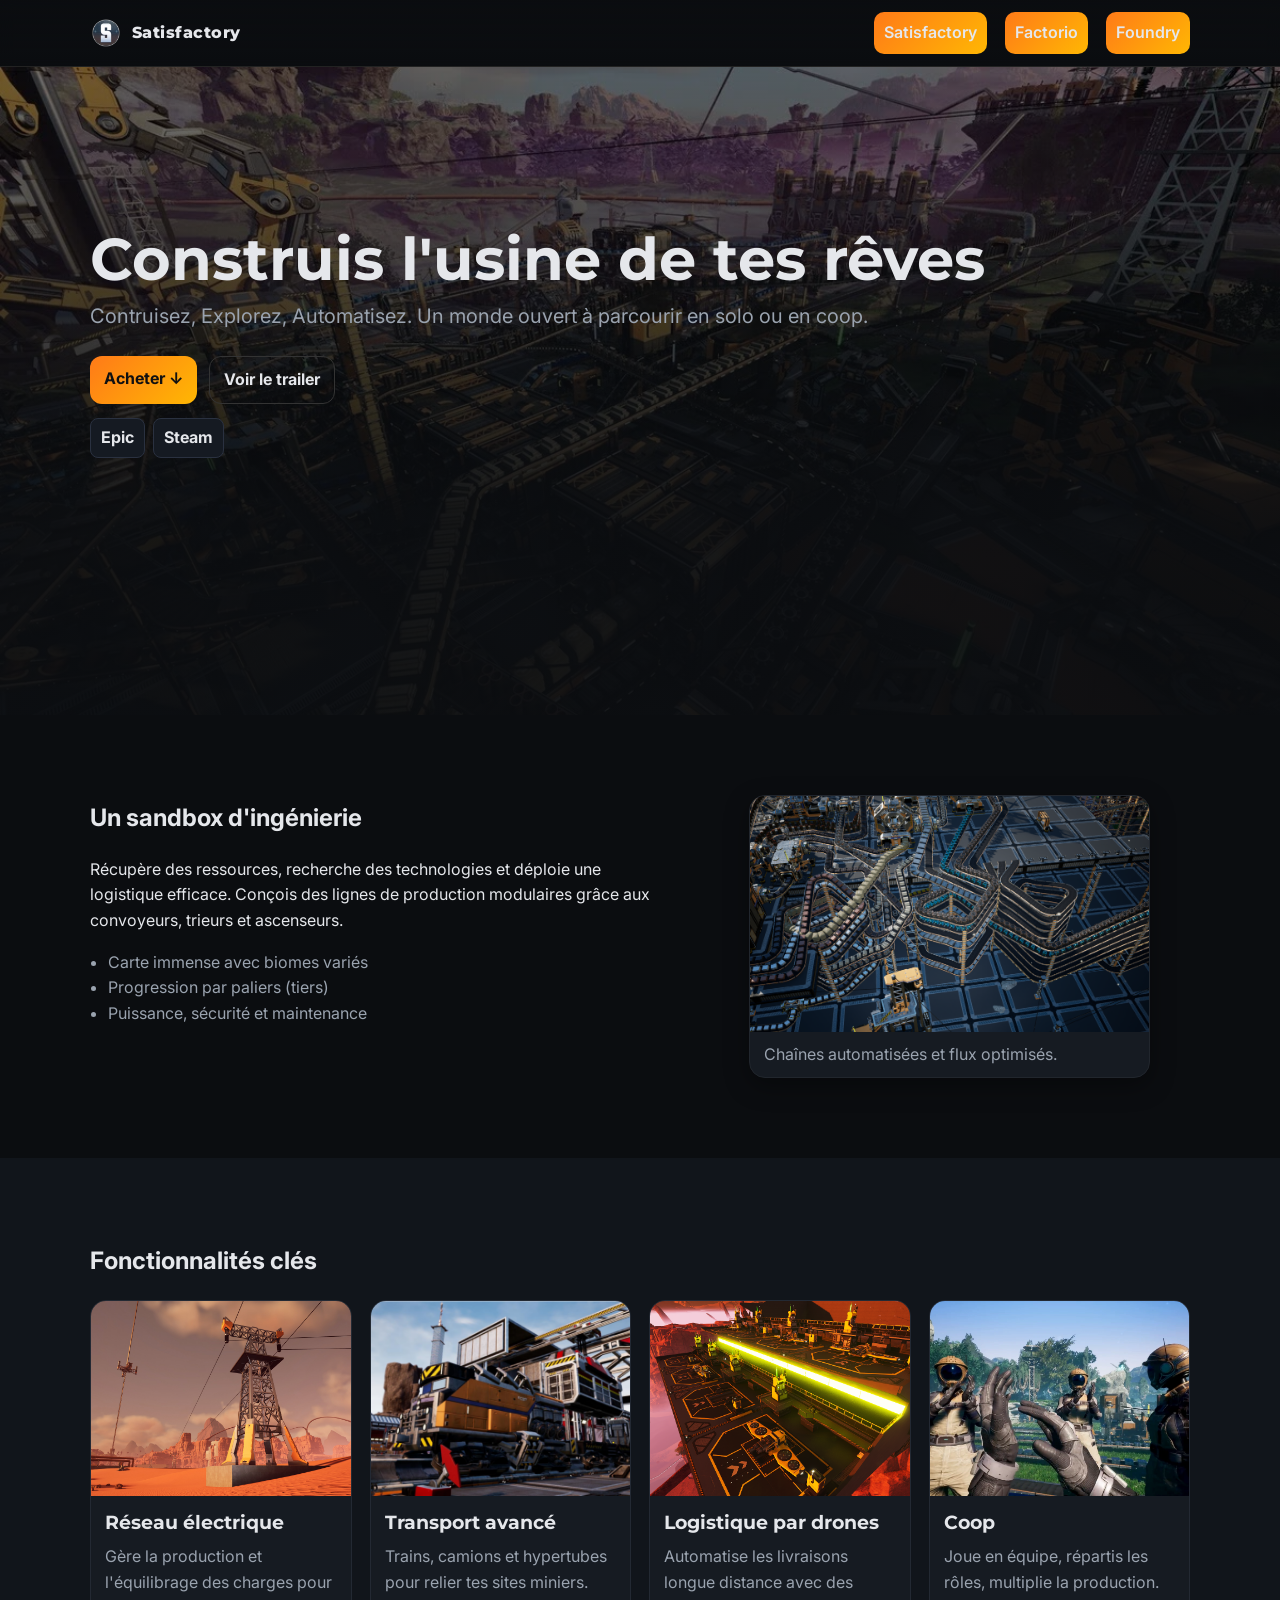
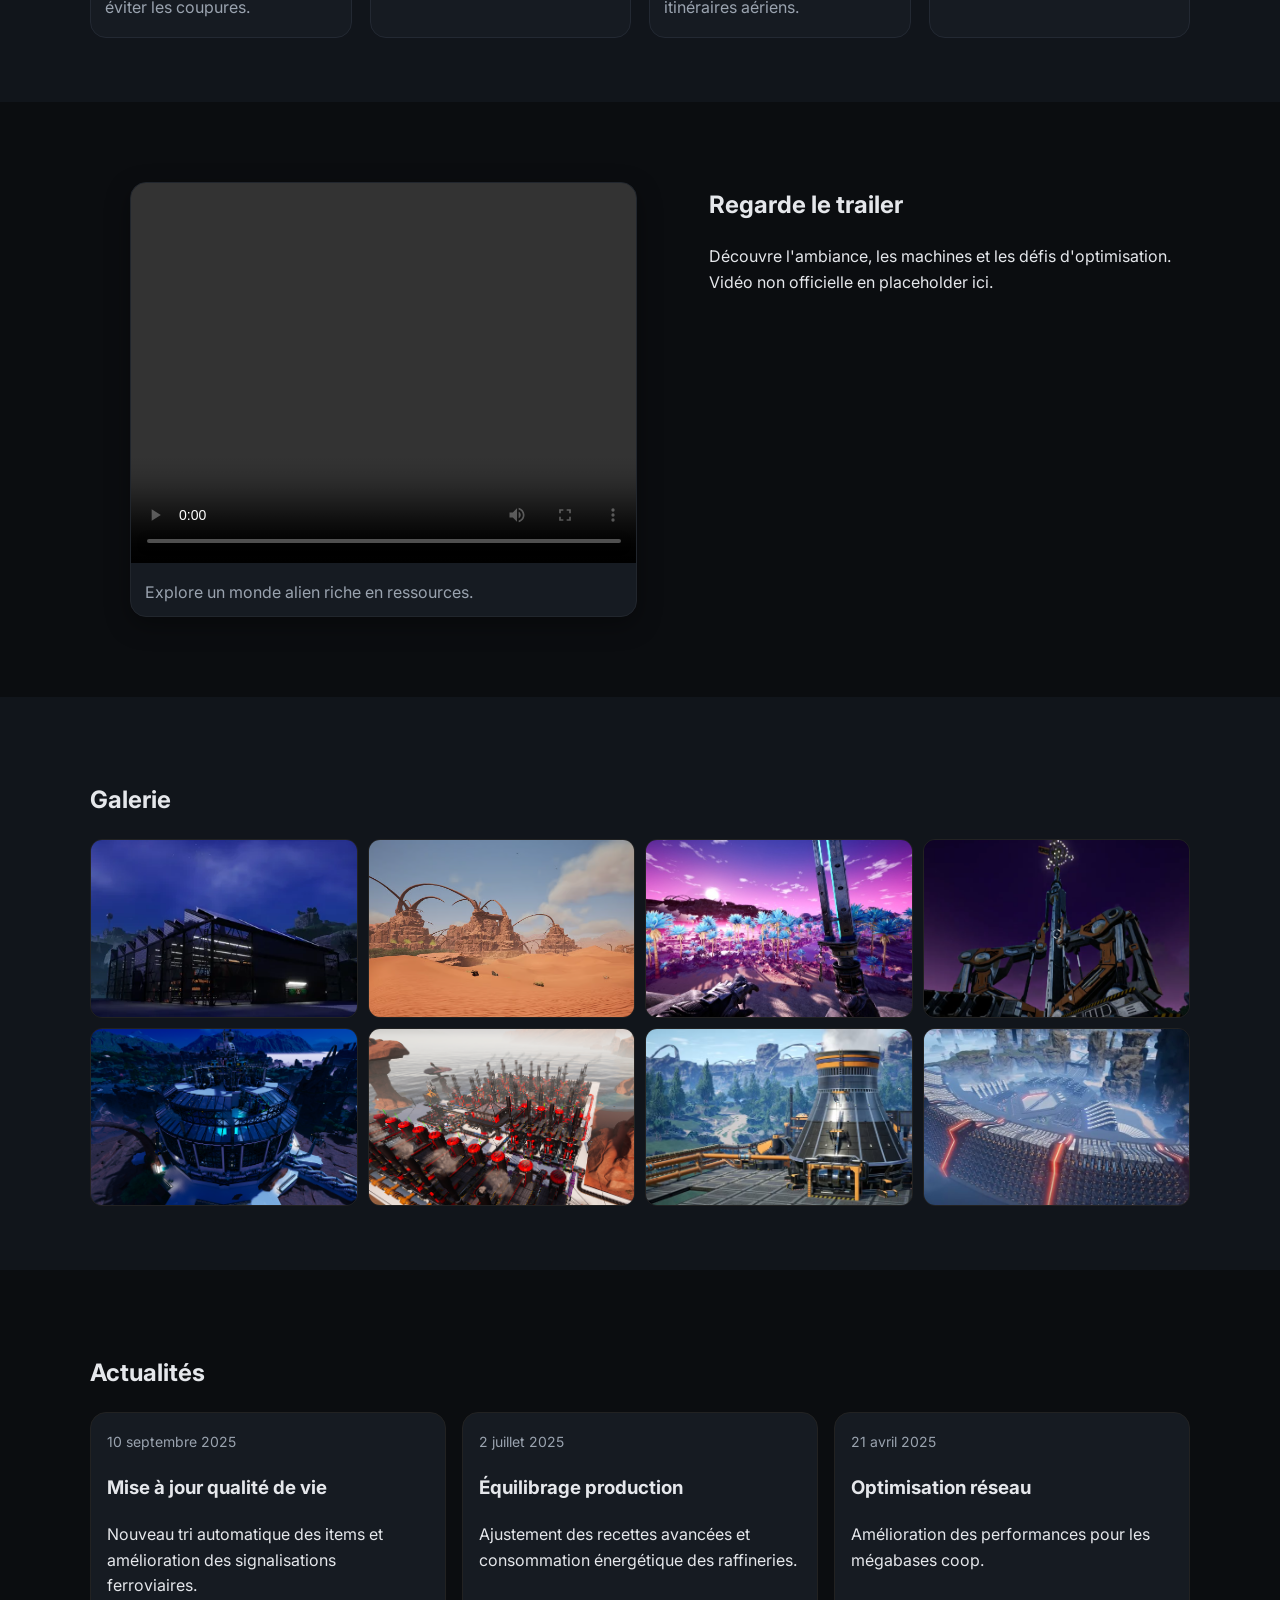
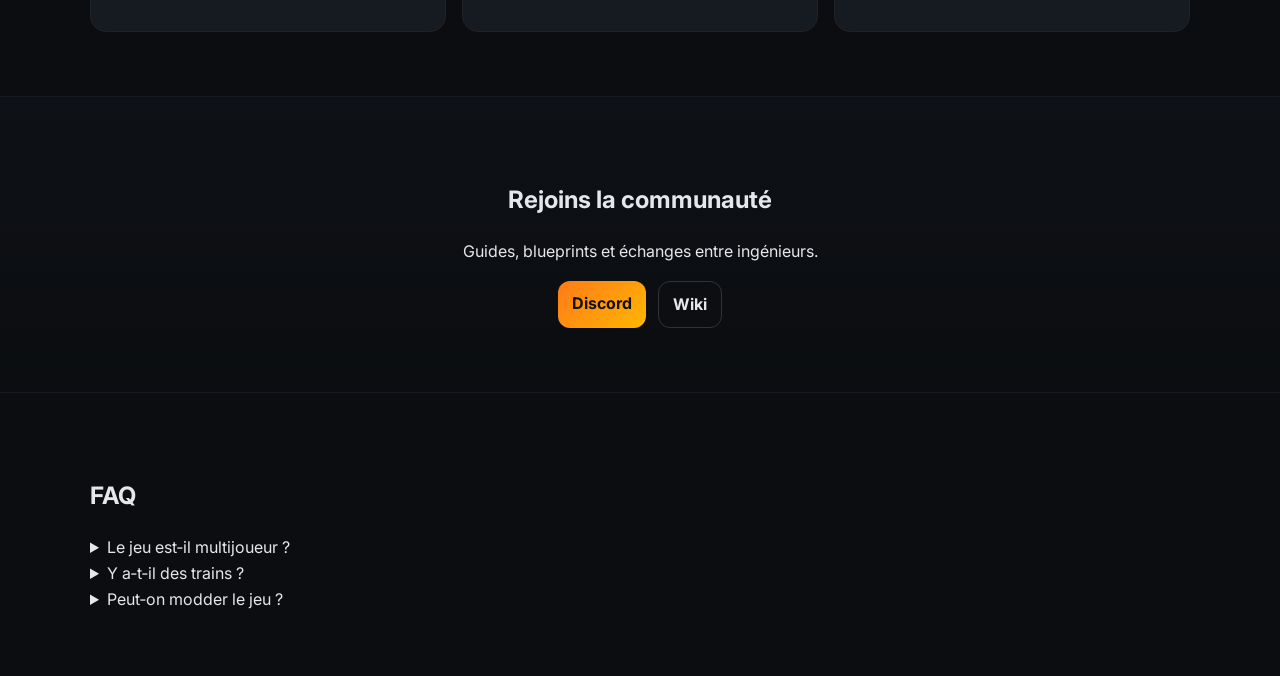
==== index.html @ 2ee15a06 "Third-Push-transfer-acceuil-SF" ====
<!-- index.html -->
<!doctype html>
<html lang="fr">

<head>
  <meta charset="utf-8" />
  <meta name="viewport" content="width=device-width, initial-scale=1" />
  <title>Satisfactory — Fansite étudiant</title>
  <meta name="description" content="Fansite non officiel de Satisfactory pour un projet scolaire." />
  <link rel="preconnect" href="https://fonts.googleapis.com">
  <link rel="preconnect" href="https://fonts.gstatic.com" crossorigin>
  <link
    href="https://fonts.googleapis.com/css2?family=Montserrat:wght@400;600;800&family=Inter:wght@400;600&display=swap"
    rel="stylesheet">
  <link rel="stylesheet" href="styles.css" />
  <link rel="icon" href="./assets/logo.png" />
</head>

<body>
  <header class="site-header">
    <div class="wrap">
      <a class="logo" href="./assets/logo.png" aria-label="Accueil Satisfactory Fansite">
        <img src="./assets/logo.png" alt="Logo" />
        <span>Satisfactory</span>
      </a>


      <nav class="main-nav" aria-label="Navigation principale">
        <a href="#Satisfactory" class="btn--primary">Satisfactory</a>
        <a href="#Factorio" class="btn--primary">Factorio</a>
        <a href="#Foundry" class="btn--primary">Foundry</a>
      </nav>
    </div>
  </header>


  <main id="contenu">
    <!-- HERO -->
    <section class="hero" role="banner">
      <picture>
        <img src="./assets/Pixel-Sundays-Satisfactory-3.webp" alt="Paysage industriel science‑fiction" />
      </picture>
      <div class="hero__content wrap">
        <h1>Construis l'usine de tes rêves</h1>
        <p>Contruisez, Explorez, Automatisez. Un monde ouvert à parcourir en solo ou en coop.</p>
        <div class="hero__ctas">
          <a class="btn btn--primary" href="#acheter">Acheter ↓</a>
          <a class="btn btn--ghost" href="#trailer">Voir le trailer</a>
        </div>
        <ul class="storebadges" aria-label="Boutiques">
          <li><a href="https://store.epicgames.com/fr/p/satisfactory" aria-label="Epic Games">Epic</a></li>
          <li><a href="https://store.steampowered.com/app/526870/Satisfactory/" aria-label="Steam">Steam</a></li>
        </ul>
      </div>
      <div class="hero__fade"></div>
    </section>


    <!-- LE JEU -->
    <section id="jeu" class="section wrap grid-2">
      <div>
        <h2>Un sandbox d'ingénierie</h2>
        <p>Récupère des ressources, recherche des technologies et déploie une logistique efficace. Conçois des lignes de
          production modulaires grâce aux convoyeurs, trieurs et ascenseurs.</p>
        <ul class="bullets">
          <li>Carte immense avec biomes variés</li>
          <li>Progression par paliers (tiers)</li>
          <li>Puissance, sécurité et maintenance</li>
        </ul>
      </div>
      <figure class="media-card">
        <img src="./assets/conveyor.png" alt="Convoyeurs et machines" />
        <figcaption>Chaînes automatisées et flux optimisés.</figcaption>
      </figure>
    </section>


    <!-- FEATURES -->
    <section id="features" class="section section--alt">
      <div class="wrap">
        <h2>Fonctionnalités clés</h2>
        <div class="features">
          <article class="feature">
            <img src="./assets/power tower.jpg" alt="Réseau électrique" />
            <h3>Réseau électrique</h3>
            <p>Gère la production et l'équilibrage des charges pour éviter les coupures.</p>
          </article>
          <article class="feature">
            <img src="./assets/trains.png" alt="Trains" />
            <h3>Transport avancé</h3>
            <p>Trains, camions et hypertubes pour relier tes sites miniers.</p>
          </article>
          <article class="feature">
            <img src="./assets/drone port.png" alt="Drones" />
            <h3>Logistique par drones</h3>
            <p>Automatise les livraisons longue distance avec des itinéraires aériens.</p>
          </article>
          <article class="feature">
            <img src="./assets/coop.webp" alt="Coop" />
            <h3>Coop</h3>
            <p>Joue en équipe, répartis les rôles, multiplie la production.</p>
          </article>
        </div>
      </div>
    </section>


    <!-- TRAILER / MEDIA -->
    <section id="trailer" class="section wrap grid-2">
      <figure class="media-card">
        <video width="506" height="380" controls>
          <source src="./assets/trailer.mp4" type="video/mp4">
          Your browser does not support the video tag.
        </video>
        <figcaption>Explore un monde alien riche en ressources.</figcaption>
      </figure>
      <div>
        <h2>Regarde le trailer</h2>
        <p>Découvre l'ambiance, les machines et les défis d'optimisation. Vidéo non officielle en placeholder ici.</p>
      </div>
    </section>


    <!-- MEDIAS -->
    <section id="medias" class="section section--alt">
      <div class="wrap">
        <h2>Galerie</h2>
        <div class="gallery">
          <img src="./assets/night base.png" alt="Usine de nuit" />
          <img src="./assets/desert.avif" alt="Biome désert" />
          <img src="./assets/Rocky-Desert-Biome-1.jpg" alt="Cascade alien" />
          <img src="./assets/space elevator.webp" alt="Ascenseur spatial" />
          <img src="./assets/factory2.png" alt="Assemblage" />
          <img src="./assets/raffinerie.png" alt="Raffinerie" />
          <img src="./assets/nuclearg-cropped.avif" alt="Raffinerie" />
          <img src="./assets/power plant.jpg" alt="Raffinerie" />
        </div>
      </div>
    </section>


    <!-- ACTUS -->
    <section id="actu" class="section wrap">
      <h2>Actualités</h2>
      <div class="news">
        <article class="news-item">
          <time datetime="2025-09-10">10 septembre 2025</time>
          <h3>Mise à jour qualité de vie</h3>
          <p>Nouveau tri automatique des items et amélioration des signalisations ferroviaires.</p>
        </article>
        <article class="news-item">
          <time datetime="2025-07-02">2 juillet 2025</time>
          <h3>Équilibrage production</h3>
          <p>Ajustement des recettes avancées et consommation énergétique des raffineries.</p>
        </article>
        <article class="news-item">
          <time datetime="2025-04-21">21 avril 2025</time>
          <h3>Optimisation réseau</h3>
          <p>Amélioration des performances pour les mégabases coop.</p>
        </article>
      </div>
    </section>


    <!-- COMMUNAUTÉ / CTA -->
    <section id="communaute" class="section section--cta">
      <div class="wrap cta">
        <h2>Rejoins la communauté</h2>
        <p>Guides, blueprints et échanges entre ingénieurs.</p>
        <div class="cta__actions">
          <a class="btn btn--primary" href="https://discord.gg/satisfactory">Discord</a>
          <a class="btn btn--ghost" href="https://satisfactory.wiki.gg">Wiki</a>
        </div>
      </div>
    </section>


    <!-- FAQ -->
    <section id="faq" class="section wrap">
      <h2>FAQ</h2>
      <details>
        <summary>Le jeu est‑il multijoueur ?</summary>
        <p>Oui. Coop jusqu'à plusieurs joueurs sur le même monde.</p>
      </details>
      <details>
        <summary>Y a‑t‑il des trains ?</summary>
        <p>Oui. Réseau ferroviaire complet avec signaux et gares.</p>
      </details>
      <details>
        <summary>Peut‑on modder le jeu ?</summary>
        <p>Oui. La communauté fournit de nombreux mods et outils.</p>
      </details>
    </section>


</html>
---- styles.css ----
/* ---------- styles.css ---------- */



:root {
    --bg: #0b0d10;
    --bg-alt: #11151b;
    --card: #161b22;
    --text: #e5e7eb;
    --muted: #9aa3af;
    --primary: #ff7a18;
    --primary-2: #ffb703;
    --accent: #36c;
}

*, *::before, *::after {
    box-sizing: border-box;
}

html,
body {
    scroll-behavior: smooth;
    height: 100%
}

body {
    margin: 0;
    font-family: Inter, system-ui, -apple-system, Segoe UI, Roboto, Helvetica, Arial, "Apple Color Emoji", "Segoe UI Emoji";
    color: var(--text);
    background: var(--bg);
    line-height: 1.6;
}

img {
    max-width: 100%;
    display: block;
}

.wrap {
    width: min(1100px, 92%);
    margin-inline: auto;
}

.section {
    padding: 64px 0;
}

.section--alt {
    background: var(--bg-alt);
}

.grid-2 {
    display: grid;
    grid-template-columns: 1fr;
    gap: 32px;
}

@media (min-width: 450px) {
    .grid-2 {
        grid-template-columns: 1.1fr .9fr
    }
}


/* Header */
.site-header {
    position: sticky;
    top: 0;
    z-index: 10;
    background: linear-gradient(180deg, rgba(11, 13, 16, .95), rgba(11, 13, 16, .6));
    backdrop-filter: blur(8px);
    border-bottom: 1px solid #222;
}

.site-header .wrap {
    display: flex;
    align-items: center;
    justify-content: space-between;
    padding: 12px 0;
}

.logo {
    display: flex;
    align-items: center;
    gap: .6rem;
    text-decoration: none;
    color: var(--text);
    font-weight: 800;
    font-family: Montserrat, Inter, sans-serif;
    letter-spacing: .5px
}

.logo img {
    width: 32px;
    height: 32px;
    border-radius: 8px;
}


.main-nav {
    display: flex;
    gap: 18px;
    align-items: center;
}

.main-nav a {
    color: var(--text);
    text-decoration: none;
    font-weight: 600;
    padding: 8px 10px;
    border-radius: 10px;
}

.main-nav a:hover {
    background: #1f2430;
}

.btn {
    border: 1.5px solid #333;
    padding: 10px 14px;
    border-radius: 12px;
    font-weight: 700;
    text-decoration: none;
}

.btn--primary {
    background: linear-gradient(135deg, var(--primary), var(--primary-2));
    color: #111;
    border: none;
}

.btn--ghost {
    background: transparent;
    color: var(--text);
}


/* Mobile nav (no JS) */
.nav-toggle {
    display: none
}

.nav-toggle-label {
    display: none;
    cursor: pointer;
    font-size: 24px;
    padding: 6px 10px;
    border-radius: 8px;
}

@media (max-width: 450px) {
    .nav-toggle-label {
        display: block
    }

    .main-nav {
        position: fixed;
        inset: 56px 0 auto 0;
        background: var(--bg);
        border-bottom: 1px solid #222;
        padding: 12px 4%;
        transform: translateY(-120%);
        transition: transform .25s ease;
        flex-wrap: wrap;
        gap: 10px;
    }

    .nav-toggle:checked~.main-nav {
        transform: translateY(0)
    }
}


/* Hero */
.hero {
    position: relative;
    min-height: 72vh;
    display: grid;
}

.hero picture,
.hero img {
    position: absolute;
    inset: 0;
    width: 100%;
    height: 100%;
    object-fit: cover;
}

.hero__fade {
    position: absolute;
    inset: 0;
    background: linear-gradient(180deg, rgba(0, 0, 0, .55), rgba(11, 13, 16, .95) 70%);
}

.hero__content {
    position: relative;
    z-index: 2;
    padding-top: 18vh;
    padding-bottom: 6vh;
}

.hero h1 {
    font-family: Montserrat, Inter, sans-serif;
    font-size: clamp(28px, 4.6vw, 64px);
    line-height: 1.05;
    margin: 0 0 10px;
}

.hero p {
    font-size: clamp(16px, 2.4vw, 20px);
    color: var(--muted);
    margin: 0 0 24px;
}

.hero__ctas {
    display: flex;
    gap: 12px;
    margin-bottom: 14px
}

.storebadges {
    display: flex;
    gap: 8px;
    list-style: none;
    padding: 0;
    margin: 10px 0 0
}

.storebadges a {
    display: inline-block;
    padding: 6px 10px;
    background: #151a22;
    border: 1px solid #2a3140;
    border-radius: 8px;
    font-weight: 700;
    text-decoration: none;
    color: var(--text)
}


/* Elements communs */
.bullets {
    padding-left: 18px;
    color: var(--muted);
}

.media-card {
    background: var(--card);
    border: 1px solid #21262d;
    border-radius: 16px;
    overflow: hidden;
    box-shadow: 0 8px 24px rgba(0, 0, 0, .35);
}

.media-card figcaption {
    padding: 10px 14px;
    color: var(--muted)
}


/* Features */
.features {
    display: grid;
    grid-template-columns: repeat(auto-fit, minmax(220px, 1fr));
    gap: 18px;
    margin-top: 16px
}

.feature {
    background: var(--card);
    border: 1px solid #232933;
    border-radius: 16px;
    overflow: hidden
}

.feature img {
    aspect-ratio: 4/3;
    width: 100%;
    object-fit: cover
}

.feature h3 {
    margin: 12px 14px 0;
    font-family: Montserrat, Inter, sans-serif
}

.feature p {
    margin: 6px 14px 16px;
    color: var(--muted)
}


/* Galerie */
.gallery {
    display: grid;
    grid-template-columns: repeat(auto-fit, minmax(220px, 1fr));
    gap: 10px;
}

.gallery img {
    border-radius: 12px;
    border: 1px solid #222;
    aspect-ratio: 3/2;
    object-fit: cover
}

/* News */
.news {
    display: grid;
    grid-template-columns: repeat(auto-fit, minmax(260px, 1fr));
    gap: 16px;
}

.news-item {
    background: var(--card);
    border: 1px solid #222;
    border-radius: 16px;
    padding: 16px
}

.news-item time {
    color: var(--muted);
    font-size: 14px
}


/* CTA */
.section--cta {
    background: linear-gradient(180deg, #0e1116 0%, #0b0d10 100%), url('https://source.unsplash.com/1200x600/?factory,macro') center/cover no-repeat;
    border-block: 1px solid #161a20;
}

.cta {
    text-align: center
}

.cta__actions {
    display: flex;
    gap: 12px;
    justify-content: center;
    margin-top: 12px
}


/* Signup */
.signup {
    display: grid;
    gap: 10px
}

.signup__row {
    display: flex;
    gap: 8px;
}

.signup input {
    flex: 1;
    padding: 12px 14px;
    border-radius: 12px;
    border: 1px solid #333;
    background: #0f1319;
    color: var(--text)
}

.signup button {
    white-space: nowrap
}

.legal {
    color: var(--muted);
    font-size: 14px
}


/* Footer */
.site-footer {
    border-top: 1px solid #1b2028;
    background: #0a0c0f;
    padding: 22px 0;
}

.site-footer .wrap {
    display: flex;
    align-items: center;
    justify-content: space-between;
    gap: 16px;
    flex-wrap: wrap
}

.site-footer a {
    color: var(--muted);
    text-decoration: none
}


/* Accessibilité */
.sr-only {
    position: absolute;
    width: 1px;
    height: 1px;
    padding: 0;
    margin: -1px;
    overflow: hidden;
    clip: rect(0, 0, 0, 0);
    white-space: nowrap;
    border: 0
}

.skip {
    position: absolute;
    left: -9999px;
    top: auto;
    width: 1px;
    height: 1px;
    overflow: hidden
}

.skip:focus {
    left: 8px;
    top: 8px;
    width: auto;
    height: auto;
    background: #fff;
    color: #000;
    padding: 8px 10px;
    border-radius: 8px
}
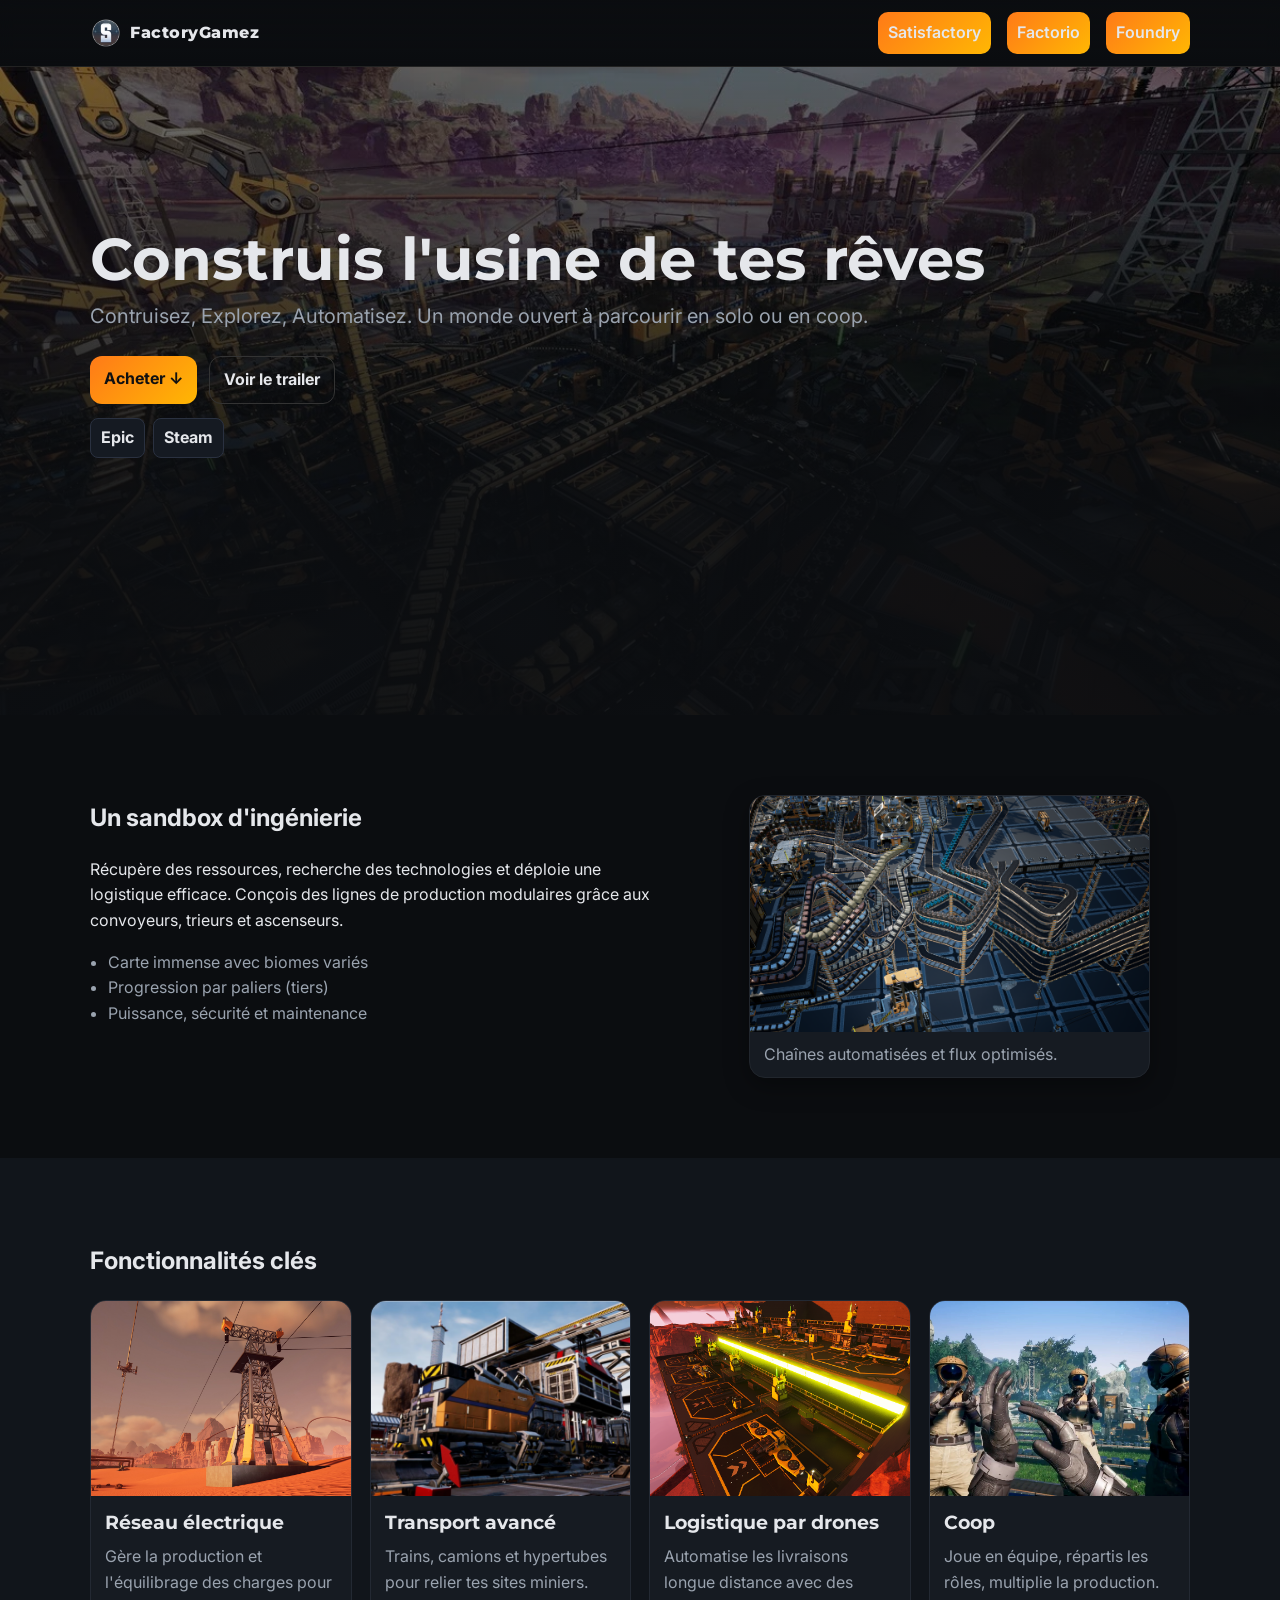
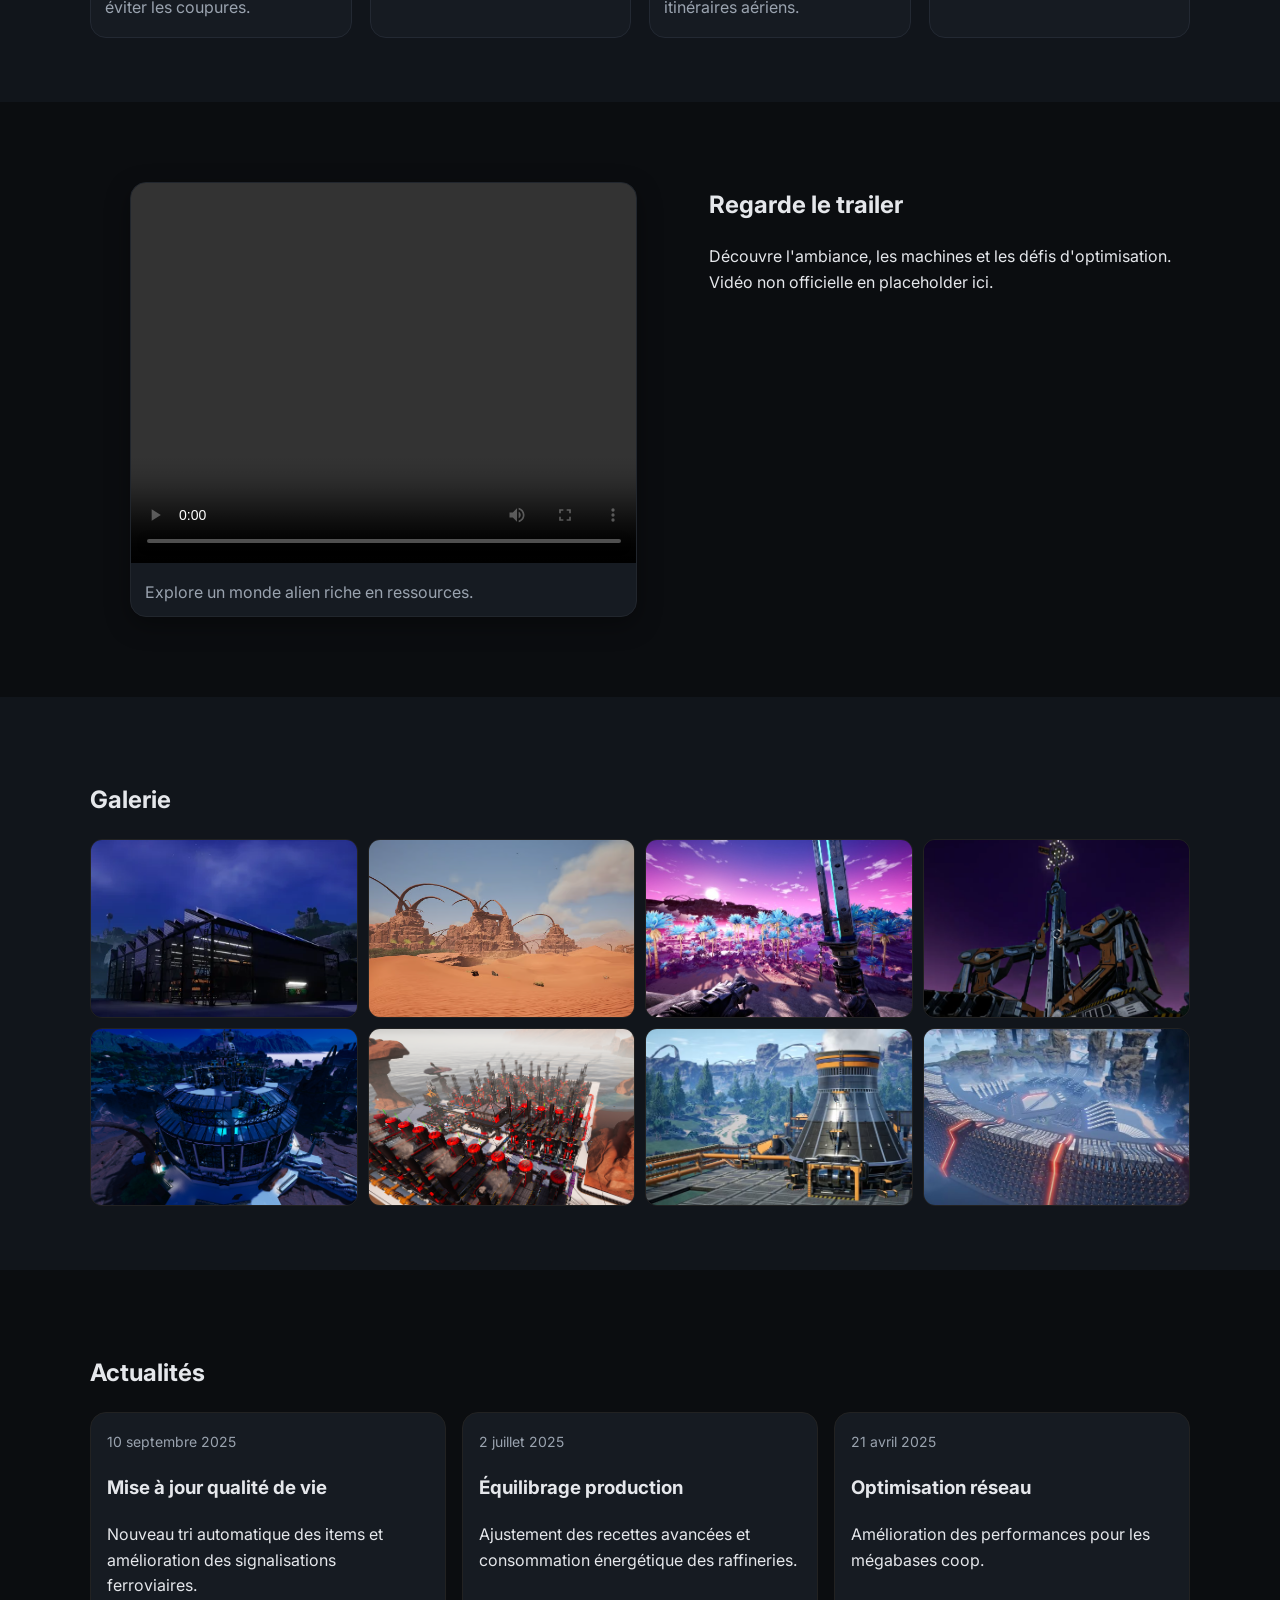
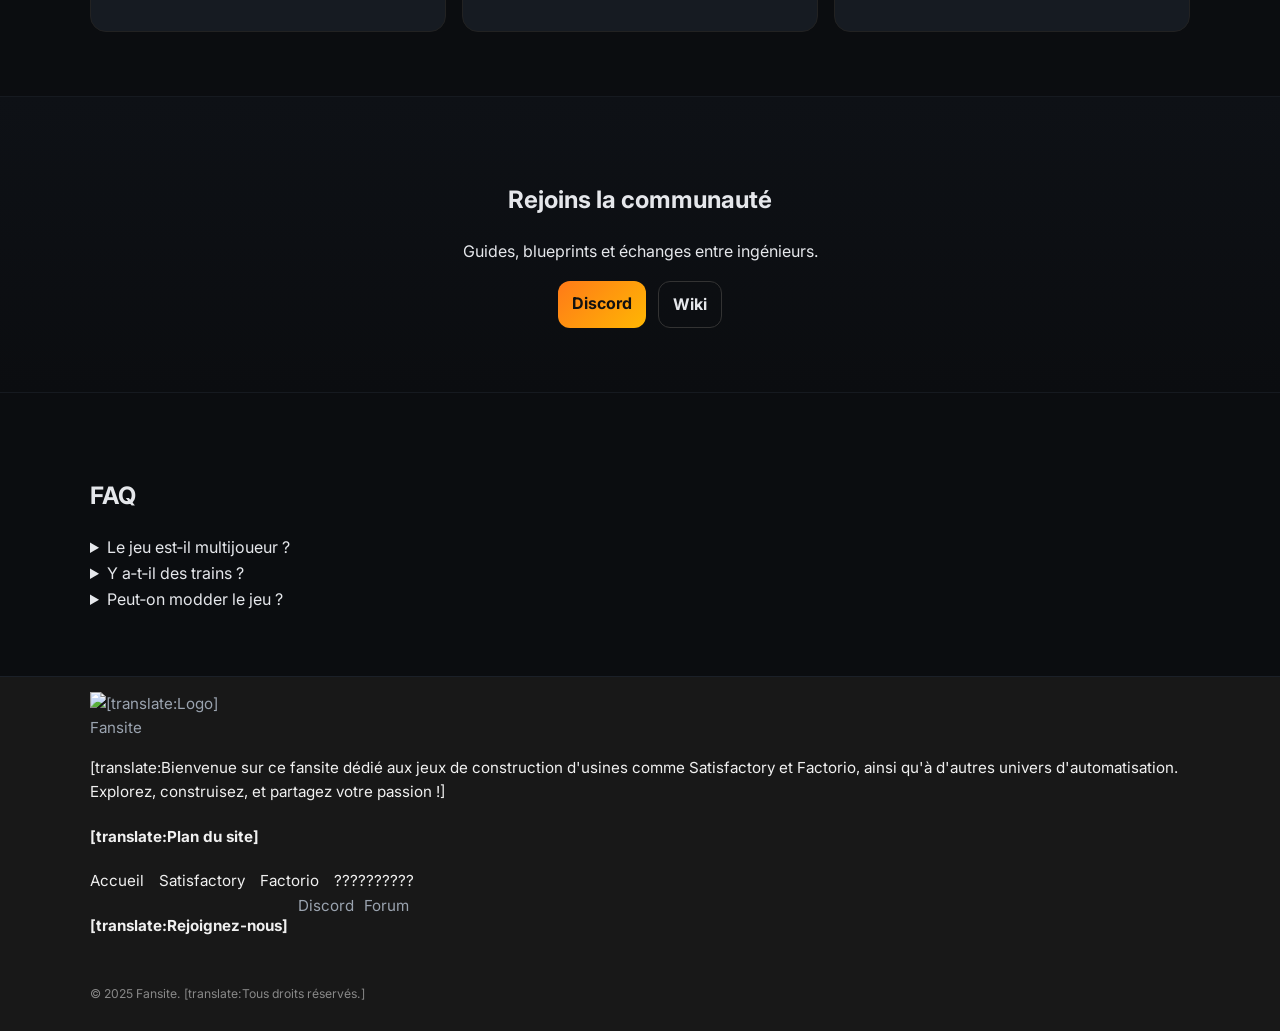
==== commit 07c8ab1f: "Vz Avec MAJ STARTER" ====
--- a/index.html
+++ b/index.html
@@ -1,196 +1,226 @@
-<!-- index.html -->
-<!doctype html>
-<html lang="fr">
-
-<head>
-  <meta charset="utf-8" />
-  <meta name="viewport" content="width=device-width, initial-scale=1" />
-  <title>Satisfactory — Fansite étudiant</title>
-  <meta name="description" content="Fansite non officiel de Satisfactory pour un projet scolaire." />
-  <link rel="preconnect" href="https://fonts.googleapis.com">
-  <link rel="preconnect" href="https://fonts.gstatic.com" crossorigin>
-  <link
-    href="https://fonts.googleapis.com/css2?family=Montserrat:wght@400;600;800&family=Inter:wght@400;600&display=swap"
-    rel="stylesheet">
-  <link rel="stylesheet" href="styles.css" />
-  <link rel="icon" href="./assets/logo.png" />
-</head>
-
-<body>
-  <header class="site-header">
+<!doctype html> 
+<html lang="fr"> 
+  <head> 
+    <meta charset="utf-8" /> 
+    <meta name="viewport" content="width=device-width, initial-scale=1" />
+     <title>FactoryGamez — Fansite étudiant</title> 
+     <meta name="description" content="Fansite non officiel de Satisfactory pour un projet scolaire." /> 
+     <link rel="preconnect" href="https://fonts.googleapis.com"> 
+     <link rel="preconnect" href="https://fonts.gstatic.com" crossorigin>
+      <link href="https://fonts.googleapis.com/css2?family=Montserrat:wght@400;600;800&family=Inter:wght@400;600&display=swap" rel="stylesheet"> 
+      <link rel="stylesheet" href="assets/css/styles.css" /> 
+      <link rel="icon" href="assets/images/index/logo.png" /> 
+    </head> 
+    <body> 
+      <header class="site-header">
+        <div class="wrap" style="display: flex; align-items: center; justify-content: space-between;">
+          <a class="logo" href="index.html" aria-label="Accueil Satisfactory Fansite" style="display: inline-flex; align-items: center; gap: 0.5em;">
+            <img src="assets/images/index/logo.png" alt="Logo" />
+            <span>FactoryGamez</span>
+          </a>
+      
+          <!-- Menu burger sans JS -->
+          <input id="nav-toggle" type="checkbox" class="nav-toggle" aria-label="Ouvrir le menu" style="display: none;" />
+          <label for="nav-toggle" class="nav-toggle-label" aria-hidden="true" style="cursor: pointer; font-size: 1.5em; user-select: none;">☰</label>
+      
+          <nav class="main-nav" aria-label="Navigation principale" style="display: flex; gap: 1em;">
+            <a href="satisfactory.html" class="btn--primary">Satisfactory</a>
+            <a href="factorio.html" class="btn--primary">Factorio</a>
+            <a href="foundry.html" class="btn--primary">Foundry</a>
+          </nav>
+        </div>
+      </header>
+       <main id="contenu"> <!-- HERO --> <section class="hero" role="banner"> <picture> <img src="assets/images/index/Pixel-Sundays-Satisfactory-3.webp" alt="Paysage industriel science‑fiction" /> </picture> <div class="hero__content wrap"> <h1>Construis l'usine de tes rêves</h1> <p>Contruisez, Explorez, Automatisez. Un monde ouvert à parcourir en solo ou en coop.</p> <div class="hero__ctas"> <a class="btn btn--primary" href="#acheter">Acheter ↓</a> <a class="btn btn--ghost" href="#trailer">Voir le trailer</a> </div> <ul class="storebadges" aria-label="Boutiques"> <li><a href="https://store.epicgames.com/fr/p/satisfactory" aria-label="Epic Games">Epic</a></li> <li><a href="https://store.steampowered.com/app/526870/Satisfactory/" aria-label="Steam">Steam</a></li> </ul> </div> <div class="hero__fade"></div> </section>
+  
+  
+  <!-- LE JEU -->
+  <section id="jeu" class="section wrap grid-2">
+    <div>
+      <h2>Un sandbox d'ingénierie</h2>
+      <p>Récupère des ressources, recherche des technologies et déploie une logistique efficace. Conçois des lignes de
+        production modulaires grâce aux convoyeurs, trieurs et ascenseurs.</p>
+      <ul class="bullets">
+        <li>Carte immense avec biomes variés</li>
+        <li>Progression par paliers (tiers)</li>
+        <li>Puissance, sécurité et maintenance</li>
+      </ul>
+    </div>
+    <figure class="media-card">
+      <img src="assets/images/index/conveyor.png" alt="Convoyeurs et machines" />
+      <figcaption>Chaînes automatisées et flux optimisés.</figcaption>
+    </figure>
+  </section>
+  
+  
+  
+  <!-- FEATURES -->
+  <section id="features" class="section section--alt">
     <div class="wrap">
-      <a class="logo" href="./assets/logo.png" aria-label="Accueil Satisfactory Fansite">
-        <img src="./assets/logo.png" alt="Logo" />
-        <span>Satisfactory</span>
-      </a>
-
-
-      <nav class="main-nav" aria-label="Navigation principale">
-        <a href="#Satisfactory" class="btn--primary">Satisfactory</a>
-        <a href="#Factorio" class="btn--primary">Factorio</a>
-        <a href="#Foundry" class="btn--primary">Foundry</a>
+      <h2>Fonctionnalités clés</h2>
+      <div class="features">
+        <article class="feature">
+          <img src="assets/images/index/power tower.jpg" alt="Réseau électrique" />
+          <h3>Réseau électrique</h3>
+          <p>Gère la production et l'équilibrage des charges pour éviter les coupures.</p>
+        </article>
+        <article class="feature">
+          <img src="assets/images/index/trains.png" alt="Trains" />
+          <h3>Transport avancé</h3>
+          <p>Trains, camions et hypertubes pour relier tes sites miniers.</p>
+        </article>
+        <article class="feature">
+          <img src="assets/images/index/drone port.png" alt="Drones" />
+          <h3>Logistique par drones</h3>
+          <p>Automatise les livraisons longue distance avec des itinéraires aériens.</p>
+        </article>
+        <article class="feature">
+          <img src="assets/images/index/coop.webp" alt="Coop" />
+          <h3>Coop</h3>
+          <p>Joue en équipe, répartis les rôles, multiplie la production.</p>
+        </article>
+      </div>
+    </div>
+  </section>
+  
+  
+  
+  <!-- TRAILER / MEDIA -->
+  <section id="trailer" class="section wrap grid-2">
+    <figure class="media-card">
+      <video width="506" height="380" controls>
+        <source src="assets/images/index/trailer.mp4" type="video/mp4">
+        Your browser does not support the video tag.
+      </video>
+      <figcaption>Explore un monde alien riche en ressources.</figcaption>
+    </figure>
+    <div>
+      <h2>Regarde le trailer</h2>
+      <p>Découvre l'ambiance, les machines et les défis d'optimisation. Vidéo non officielle en placeholder ici.</p>
+    </div>
+  </section>
+  
+  
+  
+  <!-- MEDIAS -->
+  <section id="medias" class="section section--alt">
+    <div class="wrap">
+      <h2>Galerie</h2>
+      <div class="gallery">
+        <img src="assets/images/index/night base.png" alt="Usine de nuit" />
+        <img src="assets/images/index/desert.avif" alt="Biome désert" />
+        <img src="assets/images/index/Rocky-Desert-Biome-1.jpg" alt="Cascade alien" />
+        <img src="assets/images/index/space elevator.webp" alt="Ascenseur spatial" />
+        <img src="assets/images/index/factory2.png" alt="Assemblage" />
+        <img src="assets/images/index/raffinerie.png" alt="Raffinerie" />
+        <img src="assets/images/index/nuclearg-cropped.avif" alt="Raffinerie" />
+        <img src="assets/images/index/power plant.jpg" alt="Raffinerie" />
+      </div>
+    </div>
+  </section>
+  
+  
+  
+  <!-- ACTUS -->
+  <section id="actu" class="section wrap">
+    <h2>Actualités</h2>
+    <div class="news">
+      <article class="news-item">
+        <time datetime="2025-09-10">10 septembre 2025</time>
+        <h3>Mise à jour qualité de vie</h3>
+        <p>Nouveau tri automatique des items et amélioration des signalisations ferroviaires.</p>
+      </article>
+      <article class="news-item">
+        <time datetime="2025-07-02">2 juillet 2025</time>
+        <h3>Équilibrage production</h3>
+        <p>Ajustement des recettes avancées et consommation énergétique des raffineries.</p>
+      </article>
+      <article class="news-item">
+        <time datetime="2025-04-21">21 avril 2025</time>
+        <h3>Optimisation réseau</h3>
+        <p>Amélioration des performances pour les mégabases coop.</p>
+      </article>
+    </div>
+  </section>
+  
+  
+  
+  <!-- COMMUNAUTÉ / CTA -->
+  <section id="communaute" class="section section--cta">
+    <div class="wrap cta">
+      <h2>Rejoins la communauté</h2>
+      <p>Guides, blueprints et échanges entre ingénieurs.</p>
+      <div class="cta__actions">
+        <a class="btn btn--primary" href="https://discord.gg/satisfactory">Discord</a>
+        <a class="btn btn--ghost" href="https://satisfactory.wiki.gg">Wiki</a>
+      </div>
+    </div>
+  </section>
+  
+  
+  
+  <!-- FAQ -->
+  <section id="faq" class="section wrap">
+    <h2>FAQ</h2>
+    <details>
+      <summary>Le jeu est‑il multijoueur ?</summary>
+      <p>Oui. Coop jusqu'à plusieurs joueurs sur le même monde.</p>
+    </details>
+    <details>
+      <summary>Y a‑t‑il des trains ?</summary>
+      <p>Oui. Réseau ferroviaire complet avec signaux et gares.</p>
+    </details>
+    <details>
+      <summary>Peut‑on modder le jeu ?</summary>
+      <p>Oui. La communauté fournit de nombreux mods et outils.</p>
+    </details>
+  </section>
+  
+
+
+  <!-- Footer -->
+<footer class="site-footer">
+  <div class="wrap">
+    <div class="footer-top">
+      <!-- Logo + Description -->
+      <div class="footer-logo-desc">
+        <a href="index.html" aria-label="Accueil Fansite" class="footer-logo-link">
+          <img src="https://source.unsplash.com/64x64/?gear,factory" alt="[translate:Logo]" />
+          <span>Fansite</span>
+        </a>
+        <p class="footer-description">
+          [translate:Bienvenue sur ce fansite dédié aux jeux de construction d'usines comme Satisfactory et Factorio, ainsi qu'à d'autres univers d'automatisation. Explorez, construisez, et partagez votre passion !]
+        </p>
+      </div>
+
+      <!-- Plan du site -->
+      <nav class="footer-nav" aria-label="[translate:Plan du site]">
+        <h4>[translate:Plan du site]</h4>
+        <ul>
+          <li><a href="index.html">Accueil</a></li>
+          <li><a href="satisfactory.html">Satisfactory</a></li>
+          <li><a href="factorio.html">Factorio</a></li>
+          <li><a href="??????????.html">??????????</a></li>
+        </ul>
       </nav>
-    </div>
-  </header>
-
-
-  <main id="contenu">
-    <!-- HERO -->
-    <section class="hero" role="banner">
-      <picture>
-        <img src="./assets/Pixel-Sundays-Satisfactory-3.webp" alt="Paysage industriel science‑fiction" />
-      </picture>
-      <div class="hero__content wrap">
-        <h1>Construis l'usine de tes rêves</h1>
-        <p>Contruisez, Explorez, Automatisez. Un monde ouvert à parcourir en solo ou en coop.</p>
-        <div class="hero__ctas">
-          <a class="btn btn--primary" href="#acheter">Acheter ↓</a>
-          <a class="btn btn--ghost" href="#trailer">Voir le trailer</a>
-        </div>
-        <ul class="storebadges" aria-label="Boutiques">
-          <li><a href="https://store.epicgames.com/fr/p/satisfactory" aria-label="Epic Games">Epic</a></li>
-          <li><a href="https://store.steampowered.com/app/526870/Satisfactory/" aria-label="Steam">Steam</a></li>
-        </ul>
-      </div>
-      <div class="hero__fade"></div>
-    </section>
-
-
-    <!-- LE JEU -->
-    <section id="jeu" class="section wrap grid-2">
-      <div>
-        <h2>Un sandbox d'ingénierie</h2>
-        <p>Récupère des ressources, recherche des technologies et déploie une logistique efficace. Conçois des lignes de
-          production modulaires grâce aux convoyeurs, trieurs et ascenseurs.</p>
-        <ul class="bullets">
-          <li>Carte immense avec biomes variés</li>
-          <li>Progression par paliers (tiers)</li>
-          <li>Puissance, sécurité et maintenance</li>
-        </ul>
-      </div>
-      <figure class="media-card">
-        <img src="./assets/conveyor.png" alt="Convoyeurs et machines" />
-        <figcaption>Chaînes automatisées et flux optimisés.</figcaption>
-      </figure>
-    </section>
-
-
-    <!-- FEATURES -->
-    <section id="features" class="section section--alt">
-      <div class="wrap">
-        <h2>Fonctionnalités clés</h2>
-        <div class="features">
-          <article class="feature">
-            <img src="./assets/power tower.jpg" alt="Réseau électrique" />
-            <h3>Réseau électrique</h3>
-            <p>Gère la production et l'équilibrage des charges pour éviter les coupures.</p>
-          </article>
-          <article class="feature">
-            <img src="./assets/trains.png" alt="Trains" />
-            <h3>Transport avancé</h3>
-            <p>Trains, camions et hypertubes pour relier tes sites miniers.</p>
-          </article>
-          <article class="feature">
-            <img src="./assets/drone port.png" alt="Drones" />
-            <h3>Logistique par drones</h3>
-            <p>Automatise les livraisons longue distance avec des itinéraires aériens.</p>
-          </article>
-          <article class="feature">
-            <img src="./assets/coop.webp" alt="Coop" />
-            <h3>Coop</h3>
-            <p>Joue en équipe, répartis les rôles, multiplie la production.</p>
-          </article>
-        </div>
-      </div>
-    </section>
-
-
-    <!-- TRAILER / MEDIA -->
-    <section id="trailer" class="section wrap grid-2">
-      <figure class="media-card">
-        <video width="506" height="380" controls>
-          <source src="./assets/trailer.mp4" type="video/mp4">
-          Your browser does not support the video tag.
-        </video>
-        <figcaption>Explore un monde alien riche en ressources.</figcaption>
-      </figure>
-      <div>
-        <h2>Regarde le trailer</h2>
-        <p>Découvre l'ambiance, les machines et les défis d'optimisation. Vidéo non officielle en placeholder ici.</p>
-      </div>
-    </section>
-
-
-    <!-- MEDIAS -->
-    <section id="medias" class="section section--alt">
-      <div class="wrap">
-        <h2>Galerie</h2>
-        <div class="gallery">
-          <img src="./assets/night base.png" alt="Usine de nuit" />
-          <img src="./assets/desert.avif" alt="Biome désert" />
-          <img src="./assets/Rocky-Desert-Biome-1.jpg" alt="Cascade alien" />
-          <img src="./assets/space elevator.webp" alt="Ascenseur spatial" />
-          <img src="./assets/factory2.png" alt="Assemblage" />
-          <img src="./assets/raffinerie.png" alt="Raffinerie" />
-          <img src="./assets/nuclearg-cropped.avif" alt="Raffinerie" />
-          <img src="./assets/power plant.jpg" alt="Raffinerie" />
-        </div>
-      </div>
-    </section>
-
-
-    <!-- ACTUS -->
-    <section id="actu" class="section wrap">
-      <h2>Actualités</h2>
-      <div class="news">
-        <article class="news-item">
-          <time datetime="2025-09-10">10 septembre 2025</time>
-          <h3>Mise à jour qualité de vie</h3>
-          <p>Nouveau tri automatique des items et amélioration des signalisations ferroviaires.</p>
-        </article>
-        <article class="news-item">
-          <time datetime="2025-07-02">2 juillet 2025</time>
-          <h3>Équilibrage production</h3>
-          <p>Ajustement des recettes avancées et consommation énergétique des raffineries.</p>
-        </article>
-        <article class="news-item">
-          <time datetime="2025-04-21">21 avril 2025</time>
-          <h3>Optimisation réseau</h3>
-          <p>Amélioration des performances pour les mégabases coop.</p>
-        </article>
-      </div>
-    </section>
-
-
-    <!-- COMMUNAUTÉ / CTA -->
-    <section id="communaute" class="section section--cta">
-      <div class="wrap cta">
-        <h2>Rejoins la communauté</h2>
-        <p>Guides, blueprints et échanges entre ingénieurs.</p>
-        <div class="cta__actions">
-          <a class="btn btn--primary" href="https://discord.gg/satisfactory">Discord</a>
-          <a class="btn btn--ghost" href="https://satisfactory.wiki.gg">Wiki</a>
-        </div>
-      </div>
-    </section>
-
-
-    <!-- FAQ -->
-    <section id="faq" class="section wrap">
-      <h2>FAQ</h2>
-      <details>
-        <summary>Le jeu est‑il multijoueur ?</summary>
-        <p>Oui. Coop jusqu'à plusieurs joueurs sur le même monde.</p>
-      </details>
-      <details>
-        <summary>Y a‑t‑il des trains ?</summary>
-        <p>Oui. Réseau ferroviaire complet avec signaux et gares.</p>
-      </details>
-      <details>
-        <summary>Peut‑on modder le jeu ?</summary>
-        <p>Oui. La communauté fournit de nombreux mods et outils.</p>
-      </details>
-    </section>
-
-
-</html>+
+      <!-- Réseaux sociaux -->
+      <div class="footer-social">
+        <h4>[translate:Rejoignez-nous]</h4>
+        <a href="#" aria-label="Discord" class="social-icon">Discord</a>
+        <a href="#" aria-label="Forum" class="social-icon">Forum</a>
+      </div>
+    </div>
+
+    <!-- Copyright -->
+    <div class="footer-bottom">
+      <p class="footer-copy">
+        &copy; 2025 Fansite. [translate:Tous droits réservés.]
+      </p>
+    </div>
+  </div>
+</footer>
+
+
+
+
+  </body> </html>
--- a/assets/css/styles.css
+++ b/assets/css/styles.css
@@ -0,0 +1,502 @@
+/* ---------- styles.css ---------- */
+
+
+
+:root {
+  --bg: #0b0d10;
+  --bg-alt: #11151b;
+  --card: #161b22;
+  --text: #e5e7eb;
+  --muted: #9aa3af;
+  --primary: #ff7a18;
+  --primary-2: #ffb703;
+  --accent: #36c;
+}
+
+*, *::before, *::after {
+  box-sizing: border-box;
+}
+
+html,
+body {
+  scroll-behavior: smooth;
+  height: 100%
+}
+
+body {
+  margin: 0;
+  font-family: Inter, system-ui, -apple-system, Segoe UI, Roboto, Helvetica, Arial, "Apple Color Emoji", "Segoe UI Emoji";
+  color: var(--text);
+  background: var(--bg);
+  line-height: 1.6;
+}
+
+img {
+  max-width: 100%;
+  display: block;
+}
+
+.wrap {
+  width: min(1100px, 92%);
+  margin-inline: auto;
+}
+
+.section {
+  padding: 64px 0;
+}
+
+.section--alt {
+  background: var(--bg-alt);
+}
+
+.grid-2 {
+  display: grid;
+  grid-template-columns: 1fr;
+  gap: 32px;
+}
+
+@media (min-width: 450px) {
+  .grid-2 {
+      grid-template-columns: 1.1fr .9fr
+  }
+}
+
+
+/* Header */
+.site-header {
+  position: sticky;
+  top: 0;
+  z-index: 10;
+  background: linear-gradient(180deg, rgba(11, 13, 16, .95), rgba(11, 13, 16, .6));
+  backdrop-filter: blur(8px);
+  border-bottom: 1px solid #222;
+}
+
+.site-header .wrap {
+  display: flex;
+  align-items: center;
+  justify-content: space-between;
+  padding: 12px 0;
+}
+
+.logo {
+  display: flex;
+  align-items: center;
+  gap: .6rem;
+  text-decoration: none;
+  color: var(--text);
+  font-weight: 800;
+  font-family: Montserrat, Inter, sans-serif;
+  letter-spacing: .5px
+}
+
+.logo img {
+  width: 32px;
+  height: 32px;
+  border-radius: 8px;
+}
+
+
+.main-nav {
+  display: flex;
+  gap: 18px;
+  align-items: center;
+}
+
+.main-nav a {
+  color: var(--text);
+  text-decoration: none;
+  font-weight: 600;
+  padding: 8px 10px;
+  border-radius: 10px;
+}
+
+.main-nav a:hover {
+  background: #1f2430;
+}
+
+.btn {
+  border: 1.5px solid #333;
+  padding: 10px 14px;
+  border-radius: 12px;
+  font-weight: 700;
+  text-decoration: none;
+}
+
+.btn--primary {
+  background: linear-gradient(135deg, var(--primary), var(--primary-2));
+  color: #111;
+  border: none;
+}
+
+.btn--ghost {
+  background: transparent;
+  color: var(--text);
+}
+
+
+/* Mobile nav (no JS) */
+.nav-toggle {
+  display: none
+}
+
+.nav-toggle-label {
+  display: none;
+  cursor: pointer;
+  font-size: 24px;
+  padding: 6px 10px;
+  border-radius: 8px;
+}
+
+@media (max-width: 450px) {
+  .nav-toggle-label {
+      display: block
+  }
+
+  .main-nav {
+      position: fixed;
+      inset: 56px 0 auto 0;
+      background: var(--bg);
+      border-bottom: 1px solid #222;
+      padding: 12px 4%;
+      transform: translateY(-120%);
+      transition: transform .25s ease;
+      flex-wrap: wrap;
+      gap: 10px;
+  }
+
+  .nav-toggle:checked~.main-nav {
+      transform: translateY(0)
+  }
+}
+
+
+/* Hero */
+.hero {
+  position: relative;
+  min-height: 72vh;
+  display: grid;
+}
+
+.hero picture,
+.hero img {
+  position: absolute;
+  inset: 0;
+  width: 100%;
+  height: 100%;
+  object-fit: cover;
+}
+
+.hero__fade {
+  position: absolute;
+  inset: 0;
+  background: linear-gradient(180deg, rgba(0, 0, 0, .55), rgba(11, 13, 16, .95) 70%);
+}
+
+.hero__content {
+  position: relative;
+  z-index: 2;
+  padding-top: 18vh;
+  padding-bottom: 6vh;
+}
+
+.hero h1 {
+  font-family: Montserrat, Inter, sans-serif;
+  font-size: clamp(28px, 4.6vw, 64px);
+  line-height: 1.05;
+  margin: 0 0 10px;
+}
+
+.hero p {
+  font-size: clamp(16px, 2.4vw, 20px);
+  color: var(--muted);
+  margin: 0 0 24px;
+}
+
+.hero__ctas {
+  display: flex;
+  gap: 12px;
+  margin-bottom: 14px
+}
+
+.storebadges {
+  display: flex;
+  gap: 8px;
+  list-style: none;
+  padding: 0;
+  margin: 10px 0 0
+}
+
+.storebadges a {
+  display: inline-block;
+  padding: 6px 10px;
+  background: #151a22;
+  border: 1px solid #2a3140;
+  border-radius: 8px;
+  font-weight: 700;
+  text-decoration: none;
+  color: var(--text)
+}
+
+
+/* Elements communs */
+.bullets {
+  padding-left: 18px;
+  color: var(--muted);
+}
+
+.media-card {
+  background: var(--card);
+  border: 1px solid #21262d;
+  border-radius: 16px;
+  overflow: hidden;
+  box-shadow: 0 8px 24px rgba(0, 0, 0, .35);
+}
+
+.media-card figcaption {
+  padding: 10px 14px;
+  color: var(--muted)
+}
+
+
+/* Features */
+.features {
+  display: grid;
+  grid-template-columns: repeat(auto-fit, minmax(220px, 1fr));
+  gap: 18px;
+  margin-top: 16px
+}
+
+.feature {
+  background: var(--card);
+  border: 1px solid #232933;
+  border-radius: 16px;
+  overflow: hidden
+}
+
+.feature img {
+  aspect-ratio: 4/3;
+  width: 100%;
+  object-fit: cover
+}
+
+.feature h3 {
+  margin: 12px 14px 0;
+  font-family: Montserrat, Inter, sans-serif
+}
+
+.feature p {
+  margin: 6px 14px 16px;
+  color: var(--muted)
+}
+
+
+/* Galerie */
+.gallery {
+  display: grid;
+  grid-template-columns: repeat(auto-fit, minmax(220px, 1fr));
+  gap: 10px;
+}
+
+.gallery img {
+  border-radius: 12px;
+  border: 1px solid #222;
+  aspect-ratio: 3/2;
+  object-fit: cover
+}
+
+/* News */
+.news {
+  display: grid;
+  grid-template-columns: repeat(auto-fit, minmax(260px, 1fr));
+  gap: 16px;
+}
+
+.news-item {
+  background: var(--card);
+  border: 1px solid #222;
+  border-radius: 16px;
+  padding: 16px
+}
+
+.news-item time {
+  color: var(--muted);
+  font-size: 14px
+}
+
+
+/* CTA */
+.section--cta {
+  background: linear-gradient(180deg, #0e1116 0%, #0b0d10 100%), url('https://source.unsplash.com/1200x600/?factory,macro') center/cover no-repeat;
+  border-block: 1px solid #161a20;
+}
+
+.cta {
+  text-align: center
+}
+
+.cta__actions {
+  display: flex;
+  gap: 12px;
+  justify-content: center;
+  margin-top: 12px
+}
+
+
+/* Signup */
+.signup {
+  display: grid;
+  gap: 10px
+}
+
+.signup__row {
+  display: flex;
+  gap: 8px;
+}
+
+.signup input {
+  flex: 1;
+  padding: 12px 14px;
+  border-radius: 12px;
+  border: 1px solid #333;
+  background: #0f1319;
+  color: var(--text)
+}
+
+.signup button {
+  white-space: nowrap
+}
+
+.legal {
+  color: var(--muted);
+  font-size: 14px
+}
+
+
+/* Footer */
+.site-footer {
+  border-top: 1px solid #1b2028;
+  background: #0a0c0f;
+  padding: 22px 0;
+}
+
+.site-footer .wrap {
+  display: flex;
+  align-items: center;
+  justify-content: space-between;
+  gap: 16px;
+  flex-wrap: wrap
+}
+
+.site-footer a {
+  color: var(--muted);
+  text-decoration: none
+}
+
+
+/* Accessibilité */
+.sr-only {
+  position: absolute;
+  width: 1px;
+  height: 1px;
+  padding: 0;
+  margin: -1px;
+  overflow: hidden;
+  clip: rect(0, 0, 0, 0);
+  white-space: nowrap;
+  border: 0
+}
+
+.skip {
+  position: absolute;
+  left: -9999px;
+  top: auto;
+  width: 1px;
+  height: 1px;
+  overflow: hidden
+}
+
+.skip:focus {
+  left: 8px;
+  top: 8px;
+  width: auto;
+  height: auto;
+  background: #fff;
+  color: #000;
+  padding: 8px 10px;
+  border-radius: 8px
+}
+
+.site-footer {
+  background-color: #181818;
+  color: #f0f0f0;
+  padding: 15px 0;
+  font-family: 'Inter', sans-serif;
+  font-size: 0.95em;
+}
+.footer-container {
+  max-width: 1100px;
+  margin: 0 auto;
+  display: flex;
+  align-items: center;
+  justify-content: space-between;
+  flex-wrap: wrap;
+  gap: 1rem;
+  padding: 0 1rem;
+}
+.footer-brand {
+  display: flex;
+  align-items: center;
+  gap: 10px;
+}
+.footer-brand img {
+  width: 48px;
+  height: 48px;
+  border-radius: 6px;
+}
+.footer-brand span {
+  font-weight: 700;
+  font-size: 1.1em;
+}
+.footer-brand p {
+  margin: 0;
+  font-size: 0.85em;
+  color: #bbb;
+}
+.footer-nav ul {
+  display: flex;
+  list-style: none;
+  margin: 0;
+  padding: 0;
+  gap: 15px;
+}
+.footer-nav a {
+  color: #f0f0f0;
+  text-decoration: none;
+  transition: color 0.2s;
+}
+.footer-nav a:hover {
+  color: #66ccff;
+}
+.footer-social {
+  display: flex;
+  gap: 10px;
+}
+.social {
+  color: #f0f0f0;
+  text-decoration: none;
+  border: 1px solid #444;
+  padding: 5px 10px;
+  border-radius: 4px;
+  transition: background 0.2s, color 0.2s;
+}
+.social:hover {
+  background: #66ccff;
+  color: #000;
+}
+.footer-copy {
+  text-align: center;
+  font-size: 0.8em;
+  color: #888;
+  margin-top: 10px;
+}
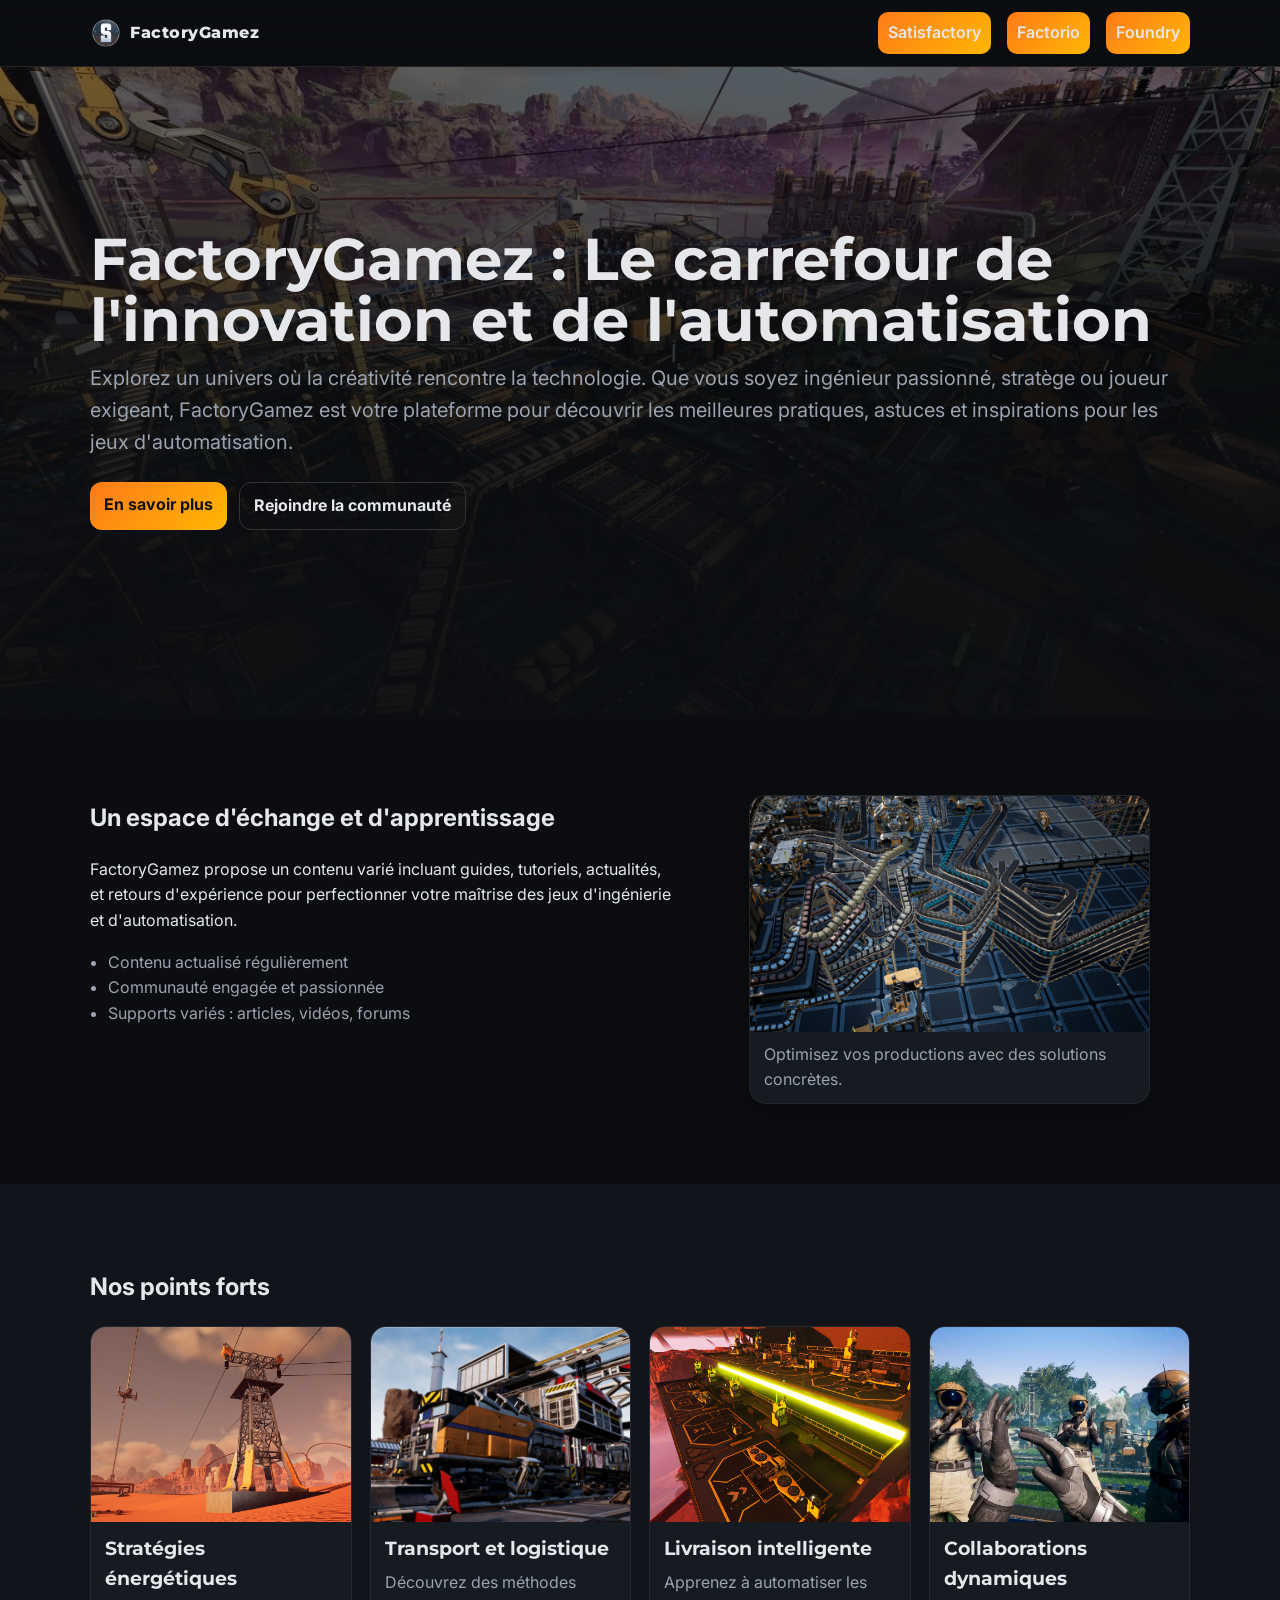
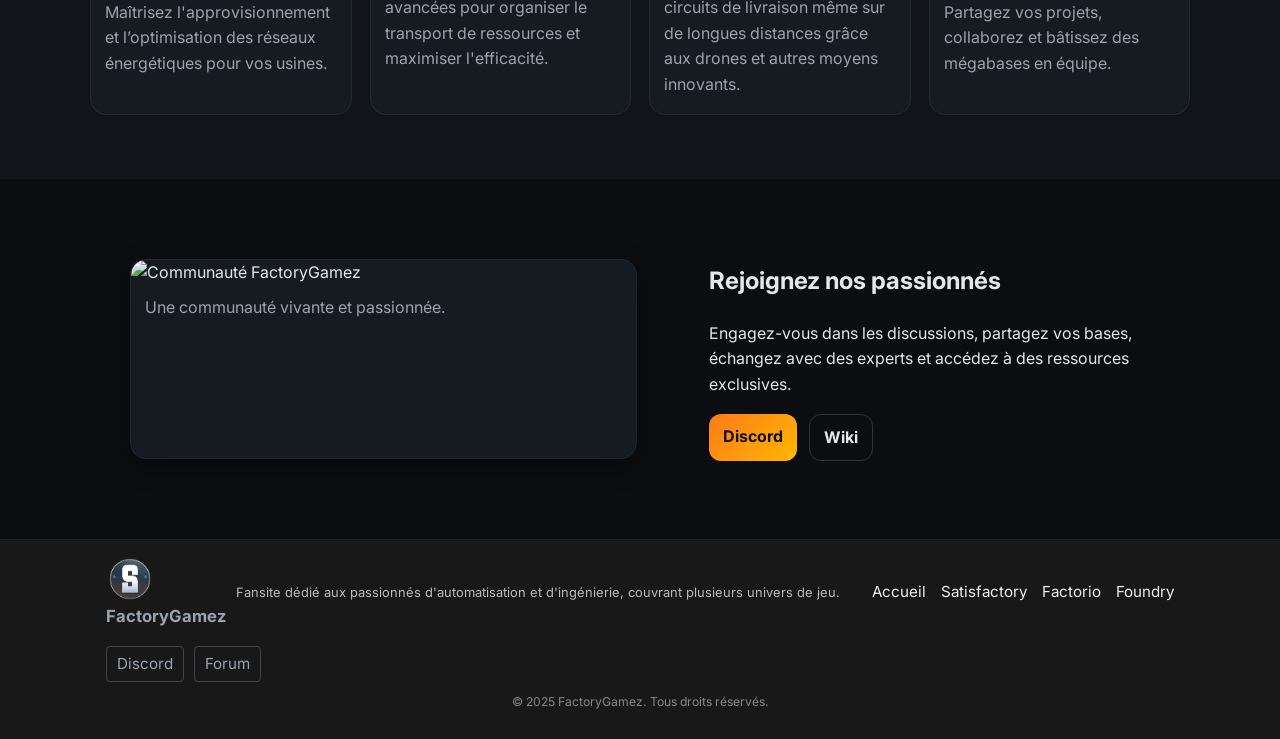
==== commit 1e3fa220: "Push Vz Starter: NIGHTCODE  Wednesday" ====
--- a/index.html
+++ b/index.html
@@ -1,226 +1,103 @@
-<!doctype html> 
-<html lang="fr"> 
-  <head> 
-    <meta charset="utf-8" /> 
-    <meta name="viewport" content="width=device-width, initial-scale=1" />
-     <title>FactoryGamez — Fansite étudiant</title> 
-     <meta name="description" content="Fansite non officiel de Satisfactory pour un projet scolaire." /> 
-     <link rel="preconnect" href="https://fonts.googleapis.com"> 
-     <link rel="preconnect" href="https://fonts.gstatic.com" crossorigin>
-      <link href="https://fonts.googleapis.com/css2?family=Montserrat:wght@400;600;800&family=Inter:wght@400;600&display=swap" rel="stylesheet"> 
-      <link rel="stylesheet" href="assets/css/styles.css" /> 
-      <link rel="icon" href="assets/images/index/logo.png" /> 
-    </head> 
-    <body> 
-      <header class="site-header">
-        <div class="wrap" style="display: flex; align-items: center; justify-content: space-between;">
-          <a class="logo" href="index.html" aria-label="Accueil Satisfactory Fansite" style="display: inline-flex; align-items: center; gap: 0.5em;">
-            <img src="assets/images/index/logo.png" alt="Logo" />
-            <span>FactoryGamez</span>
-          </a>
-      
-          <!-- Menu burger sans JS -->
-          <input id="nav-toggle" type="checkbox" class="nav-toggle" aria-label="Ouvrir le menu" style="display: none;" />
-          <label for="nav-toggle" class="nav-toggle-label" aria-hidden="true" style="cursor: pointer; font-size: 1.5em; user-select: none;">☰</label>
-      
-          <nav class="main-nav" aria-label="Navigation principale" style="display: flex; gap: 1em;">
-            <a href="satisfactory.html" class="btn--primary">Satisfactory</a>
-            <a href="factorio.html" class="btn--primary">Factorio</a>
-            <a href="foundry.html" class="btn--primary">Foundry</a>
-          </nav>
-        </div>
-      </header>
-       <main id="contenu"> <!-- HERO --> <section class="hero" role="banner"> <picture> <img src="assets/images/index/Pixel-Sundays-Satisfactory-3.webp" alt="Paysage industriel science‑fiction" /> </picture> <div class="hero__content wrap"> <h1>Construis l'usine de tes rêves</h1> <p>Contruisez, Explorez, Automatisez. Un monde ouvert à parcourir en solo ou en coop.</p> <div class="hero__ctas"> <a class="btn btn--primary" href="#acheter">Acheter ↓</a> <a class="btn btn--ghost" href="#trailer">Voir le trailer</a> </div> <ul class="storebadges" aria-label="Boutiques"> <li><a href="https://store.epicgames.com/fr/p/satisfactory" aria-label="Epic Games">Epic</a></li> <li><a href="https://store.steampowered.com/app/526870/Satisfactory/" aria-label="Steam">Steam</a></li> </ul> </div> <div class="hero__fade"></div> </section>
+<!doctype html> <html lang="fr"> <head> <meta charset="utf-8" /> <meta name="viewport" content="width=device-width, initial-scale=1" /> <title>FactoryGamez — Univers d'automatisation et d'innovation</title> <meta name="description" content="FactoryGamez est la plateforme dédiée aux passionnés de jeux d'automatisation, d'ingénierie et de stratégie. Découvrez, apprenez et partagez." /> <link rel="preconnect" href="https://fonts.googleapis.com" /> <link rel="preconnect" href="https://fonts.gstatic.com" crossorigin /> <link href="https://fonts.googleapis.com/css2?family=Montserrat:wght@400;600;800&family=Inter:wght@400;600&display=swap" rel="stylesheet" /> <link rel="stylesheet" href="assets/css/styles.css" /> <link rel="icon" href="assets/images/index/logo.png" /> </head> <body> <header class="site-header"> <div class="wrap" style="display: flex; align-items: center; justify-content: space-between;"> <a class="logo" href="index.html" aria-label="Accueil FactoryGamez" style="display: inline-flex; align-items: center; gap: 0.5em;"> <img src="assets/images/index/logo.png" alt="Logo FactoryGamez" /> <span>FactoryGamez</span> </a>
+
+  
+    <!-- Menu burger sans JS -->
+    <input id="nav-toggle" type="checkbox" class="nav-toggle" aria-label="Ouvrir le menu" style="display: none;" />
+    <label for="nav-toggle" class="nav-toggle-label" aria-hidden="true" style="cursor: pointer; font-size: 1.5em; user-select: none;">☰</label>
+  
+    <nav class="main-nav" aria-label="Navigation principale" style="display: flex; gap: 1em;">
+      <a href="satisfactory.html" class="btn--primary">Satisfactory</a>
+      <a href="factorio.html" class="btn--primary">Factorio</a>
+      <a href="foundry.html" class="btn--primary">Foundry</a>
+    </nav>
+  </div>
+  
+  </header> <main id="contenu"> <!-- HERO --> <section class="hero" role="banner"> <picture> <img src="assets/images/index/Pixel-Sundays-Satisfactory-3.webp" alt="Innovation industrielle et technologie" /> </picture> <div class="hero__content wrap"> <h1>FactoryGamez : Le carrefour de l'innovation et de l'automatisation</h1> <p> Explorez un univers où la créativité rencontre la technologie. Que vous soyez ingénieur passionné, stratège ou joueur exigeant, FactoryGamez est votre plateforme pour découvrir les meilleures pratiques, astuces et inspirations pour les jeux d'automatisation. </p> <div class="hero__ctas"> <a class="btn btn--primary" href="#explore">En savoir plus</a> <a class="btn btn--ghost" href="#community">Rejoindre la communauté</a> </div> </div> <div class="hero__fade"></div> </section>
   
   
-  <!-- LE JEU -->
-  <section id="jeu" class="section wrap grid-2">
+  <!-- PRESENTATION -->
+  <section id="explore" class="section wrap grid-2">
     <div>
-      <h2>Un sandbox d'ingénierie</h2>
-      <p>Récupère des ressources, recherche des technologies et déploie une logistique efficace. Conçois des lignes de
-        production modulaires grâce aux convoyeurs, trieurs et ascenseurs.</p>
+      <h2>Un espace d'échange et d'apprentissage</h2>
+      <p>
+        FactoryGamez propose un contenu varié incluant guides, tutoriels, actualités, et retours d'expérience pour perfectionner votre maîtrise des jeux d'ingénierie et d'automatisation.
+      </p>
       <ul class="bullets">
-        <li>Carte immense avec biomes variés</li>
-        <li>Progression par paliers (tiers)</li>
-        <li>Puissance, sécurité et maintenance</li>
+        <li>Contenu actualisé régulièrement</li>
+        <li>Communauté engagée et passionnée</li>
+        <li>Supports variés : articles, vidéos, forums</li>
       </ul>
     </div>
     <figure class="media-card">
-      <img src="assets/images/index/conveyor.png" alt="Convoyeurs et machines" />
-      <figcaption>Chaînes automatisées et flux optimisés.</figcaption>
+      <img src="assets/images/index/conveyor.png" alt="Exemple de chaîne automatisée" />
+      <figcaption>Optimisez vos productions avec des solutions concrètes.</figcaption>
     </figure>
   </section>
   
-  
-  
-  <!-- FEATURES -->
+  <!-- FONCTIONNALITES -->
   <section id="features" class="section section--alt">
     <div class="wrap">
-      <h2>Fonctionnalités clés</h2>
+      <h2>Nos points forts</h2>
       <div class="features">
         <article class="feature">
-          <img src="assets/images/index/power tower.jpg" alt="Réseau électrique" />
-          <h3>Réseau électrique</h3>
-          <p>Gère la production et l'équilibrage des charges pour éviter les coupures.</p>
+          <img src="assets/images/index/power tower.jpg" alt="Gestion d'énergie" />
+          <h3>Stratégies énergétiques</h3>
+          <p>Maîtrisez l'approvisionnement et l’optimisation des réseaux énergétiques pour vos usines.</p>
         </article>
         <article class="feature">
-          <img src="assets/images/index/trains.png" alt="Trains" />
-          <h3>Transport avancé</h3>
-          <p>Trains, camions et hypertubes pour relier tes sites miniers.</p>
+          <img src="assets/images/index/trains.png" alt="Logistique et transport" />
+          <h3>Transport et logistique</h3>
+          <p>Découvrez des méthodes avancées pour organiser le transport de ressources et maximiser l'efficacité.</p>
         </article>
         <article class="feature">
-          <img src="assets/images/index/drone port.png" alt="Drones" />
-          <h3>Logistique par drones</h3>
-          <p>Automatise les livraisons longue distance avec des itinéraires aériens.</p>
+          <img src="assets/images/index/drone port.png" alt="Livraison automatisée" />
+          <h3>Livraison intelligente</h3>
+          <p>Apprenez à automatiser les circuits de livraison même sur de longues distances grâce aux drones et autres moyens innovants.</p>
         </article>
         <article class="feature">
-          <img src="assets/images/index/coop.webp" alt="Coop" />
-          <h3>Coop</h3>
-          <p>Joue en équipe, répartis les rôles, multiplie la production.</p>
+          <img src="assets/images/index/coop.webp" alt="Jeu collaboratif" />
+          <h3>Collaborations dynamiques</h3>
+          <p>Partagez vos projets, collaborez et bâtissez des mégabases en équipe.</p>
         </article>
       </div>
     </div>
   </section>
   
-  
-  
-  <!-- TRAILER / MEDIA -->
-  <section id="trailer" class="section wrap grid-2">
+  <!-- COMMUNITY -->
+  <section id="community" class="section wrap grid-2">
     <figure class="media-card">
-      <video width="506" height="380" controls>
-        <source src="assets/images/index/trailer.mp4" type="video/mp4">
-        Your browser does not support the video tag.
-      </video>
-      <figcaption>Explore un monde alien riche en ressources.</figcaption>
+      <img src="assets/images/index/community.jpg" alt="Communauté FactoryGamez" />
+      <figcaption>Une communauté vivante et passionnée.</figcaption>
     </figure>
     <div>
-      <h2>Regarde le trailer</h2>
-      <p>Découvre l'ambiance, les machines et les défis d'optimisation. Vidéo non officielle en placeholder ici.</p>
-    </div>
-  </section>
-  
-  
-  
-  <!-- MEDIAS -->
-  <section id="medias" class="section section--alt">
-    <div class="wrap">
-      <h2>Galerie</h2>
-      <div class="gallery">
-        <img src="assets/images/index/night base.png" alt="Usine de nuit" />
-        <img src="assets/images/index/desert.avif" alt="Biome désert" />
-        <img src="assets/images/index/Rocky-Desert-Biome-1.jpg" alt="Cascade alien" />
-        <img src="assets/images/index/space elevator.webp" alt="Ascenseur spatial" />
-        <img src="assets/images/index/factory2.png" alt="Assemblage" />
-        <img src="assets/images/index/raffinerie.png" alt="Raffinerie" />
-        <img src="assets/images/index/nuclearg-cropped.avif" alt="Raffinerie" />
-        <img src="assets/images/index/power plant.jpg" alt="Raffinerie" />
-      </div>
-    </div>
-  </section>
-  
-  
-  
-  <!-- ACTUS -->
-  <section id="actu" class="section wrap">
-    <h2>Actualités</h2>
-    <div class="news">
-      <article class="news-item">
-        <time datetime="2025-09-10">10 septembre 2025</time>
-        <h3>Mise à jour qualité de vie</h3>
-        <p>Nouveau tri automatique des items et amélioration des signalisations ferroviaires.</p>
-      </article>
-      <article class="news-item">
-        <time datetime="2025-07-02">2 juillet 2025</time>
-        <h3>Équilibrage production</h3>
-        <p>Ajustement des recettes avancées et consommation énergétique des raffineries.</p>
-      </article>
-      <article class="news-item">
-        <time datetime="2025-04-21">21 avril 2025</time>
-        <h3>Optimisation réseau</h3>
-        <p>Amélioration des performances pour les mégabases coop.</p>
-      </article>
-    </div>
-  </section>
-  
-  
-  
-  <!-- COMMUNAUTÉ / CTA -->
-  <section id="communaute" class="section section--cta">
-    <div class="wrap cta">
-      <h2>Rejoins la communauté</h2>
-      <p>Guides, blueprints et échanges entre ingénieurs.</p>
-      <div class="cta__actions">
+      <h2>Rejoignez nos passionnés</h2>
+      <p>
+        Engagez-vous dans les discussions, partagez vos bases, échangez avec des experts et accédez à des ressources exclusives.
+      </p>
+      <div class="hero__ctas">
         <a class="btn btn--primary" href="https://discord.gg/satisfactory">Discord</a>
         <a class="btn btn--ghost" href="https://satisfactory.wiki.gg">Wiki</a>
       </div>
     </div>
   </section>
   
+  </main> <footer class="site-footer"> <div class="footer-container"> <div class="footer-brand"> <a href="index.html" class="footer-logo" aria-label="Accueil FactoryGamez"> <img src="assets/images/index/logo.png" alt="Logo FactoryGamez" /> <span>FactoryGamez</span> </a> <p>Fansite dédié aux passionnés d'automatisation et d'ingénierie, couvrant plusieurs univers de jeu.</p> </div>
   
   
-  <!-- FAQ -->
-  <section id="faq" class="section wrap">
-    <h2>FAQ</h2>
-    <details>
-      <summary>Le jeu est‑il multijoueur ?</summary>
-      <p>Oui. Coop jusqu'à plusieurs joueurs sur le même monde.</p>
-    </details>
-    <details>
-      <summary>Y a‑t‑il des trains ?</summary>
-      <p>Oui. Réseau ferroviaire complet avec signaux et gares.</p>
-    </details>
-    <details>
-      <summary>Peut‑on modder le jeu ?</summary>
-      <p>Oui. La communauté fournit de nombreux mods et outils.</p>
-    </details>
-  </section>
+    <nav class="footer-nav" aria-label="Plan du site">
+      <ul>
+        <li><a href="index.html">Accueil</a></li>
+        <li><a href="satisfactory.html">Satisfactory</a></li>
+        <li><a href="factorio.html">Factorio</a></li>
+        <li><a href="foundry.html">Foundry</a></li>
+      </ul>
+    </nav>
   
-
-
-  <!-- Footer -->
-<footer class="site-footer">
-  <div class="wrap">
-    <div class="footer-top">
-      <!-- Logo + Description -->
-      <div class="footer-logo-desc">
-        <a href="index.html" aria-label="Accueil Fansite" class="footer-logo-link">
-          <img src="https://source.unsplash.com/64x64/?gear,factory" alt="[translate:Logo]" />
-          <span>Fansite</span>
-        </a>
-        <p class="footer-description">
-          [translate:Bienvenue sur ce fansite dédié aux jeux de construction d'usines comme Satisfactory et Factorio, ainsi qu'à d'autres univers d'automatisation. Explorez, construisez, et partagez votre passion !]
-        </p>
-      </div>
-
-      <!-- Plan du site -->
-      <nav class="footer-nav" aria-label="[translate:Plan du site]">
-        <h4>[translate:Plan du site]</h4>
-        <ul>
-          <li><a href="index.html">Accueil</a></li>
-          <li><a href="satisfactory.html">Satisfactory</a></li>
-          <li><a href="factorio.html">Factorio</a></li>
-          <li><a href="??????????.html">??????????</a></li>
-        </ul>
-      </nav>
-
-      <!-- Réseaux sociaux -->
-      <div class="footer-social">
-        <h4>[translate:Rejoignez-nous]</h4>
-        <a href="#" aria-label="Discord" class="social-icon">Discord</a>
-        <a href="#" aria-label="Forum" class="social-icon">Forum</a>
-      </div>
-    </div>
-
-    <!-- Copyright -->
-    <div class="footer-bottom">
-      <p class="footer-copy">
-        &copy; 2025 Fansite. [translate:Tous droits réservés.]
-      </p>
+    <div class="footer-social">
+      <a href="#" aria-label="Discord" class="social">Discord</a>
+      <a href="#" aria-label="Forum" class="social">Forum</a>
     </div>
   </div>
-</footer>
-
-
-
-
-  </body> </html>+  <p class="footer-copy">&copy; 2025 FactoryGamez. Tous droits réservés.</p>
+  
+  </footer> </body> </html>
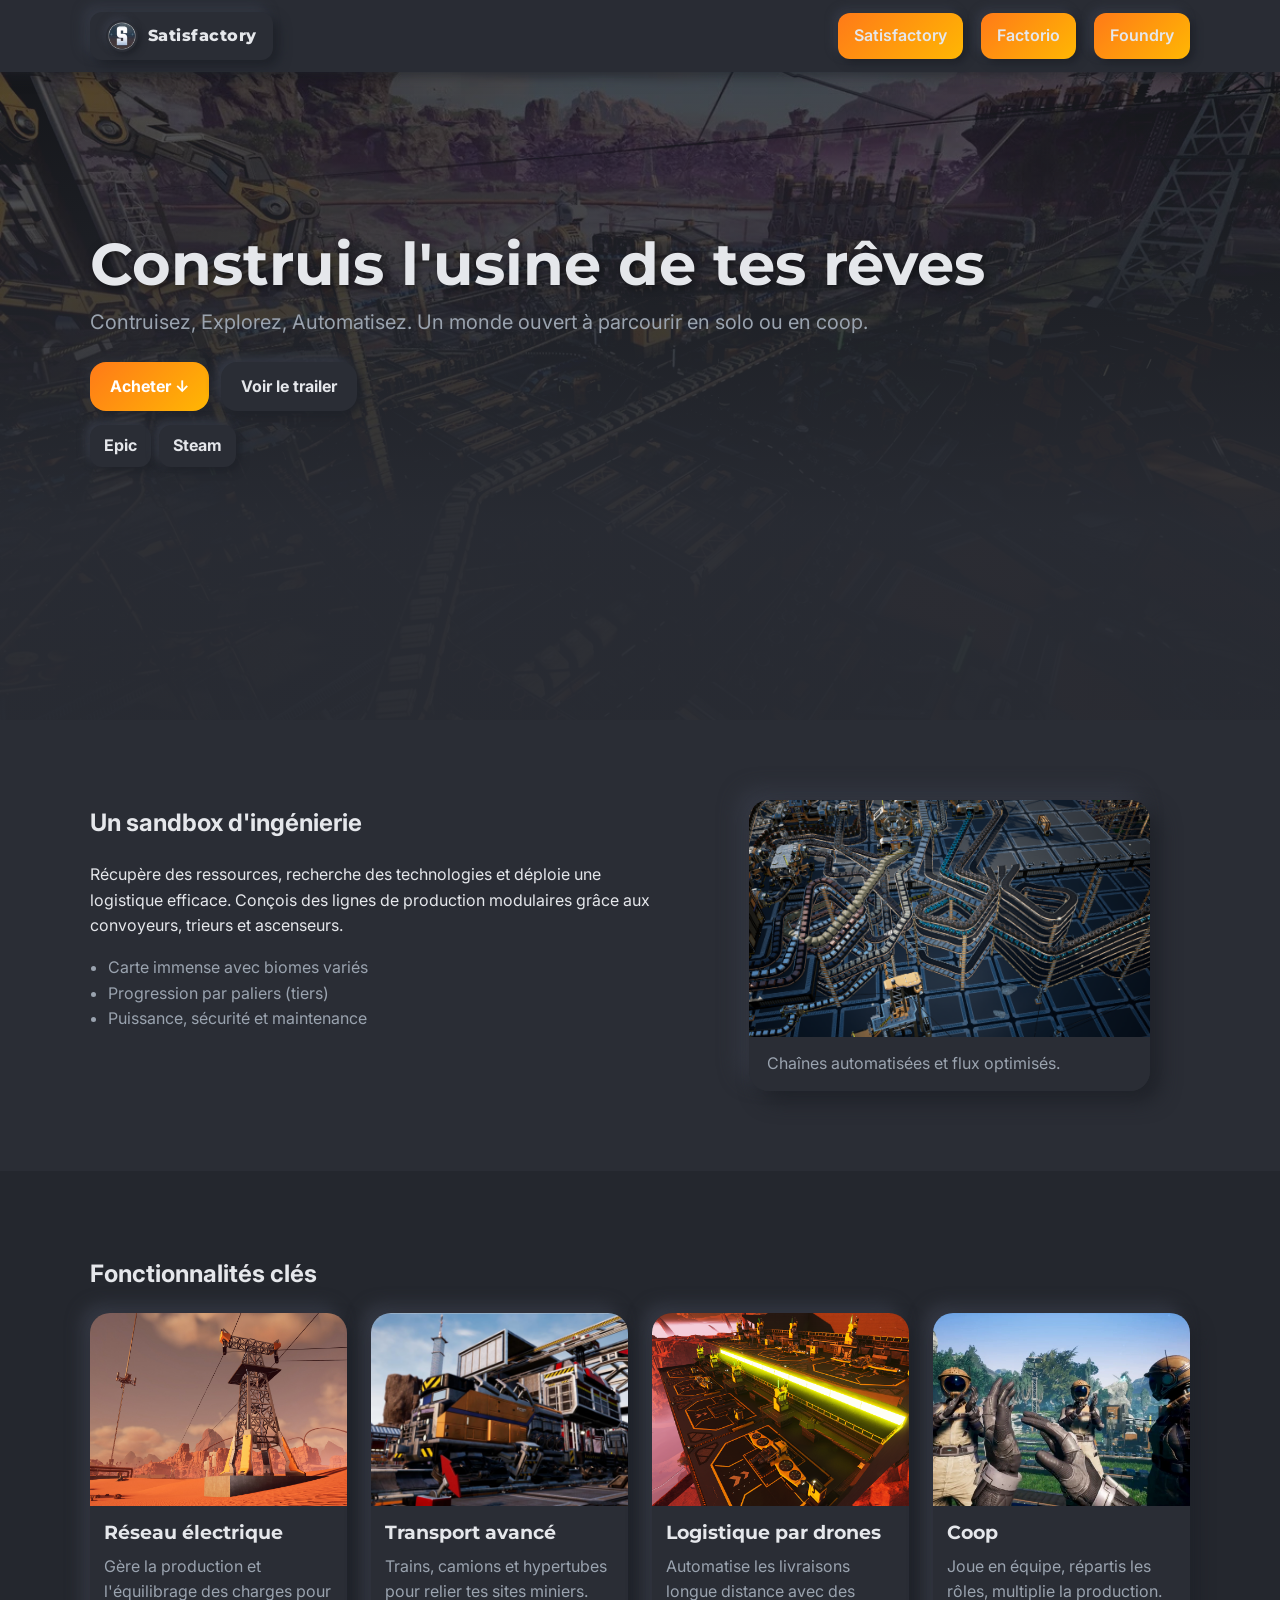
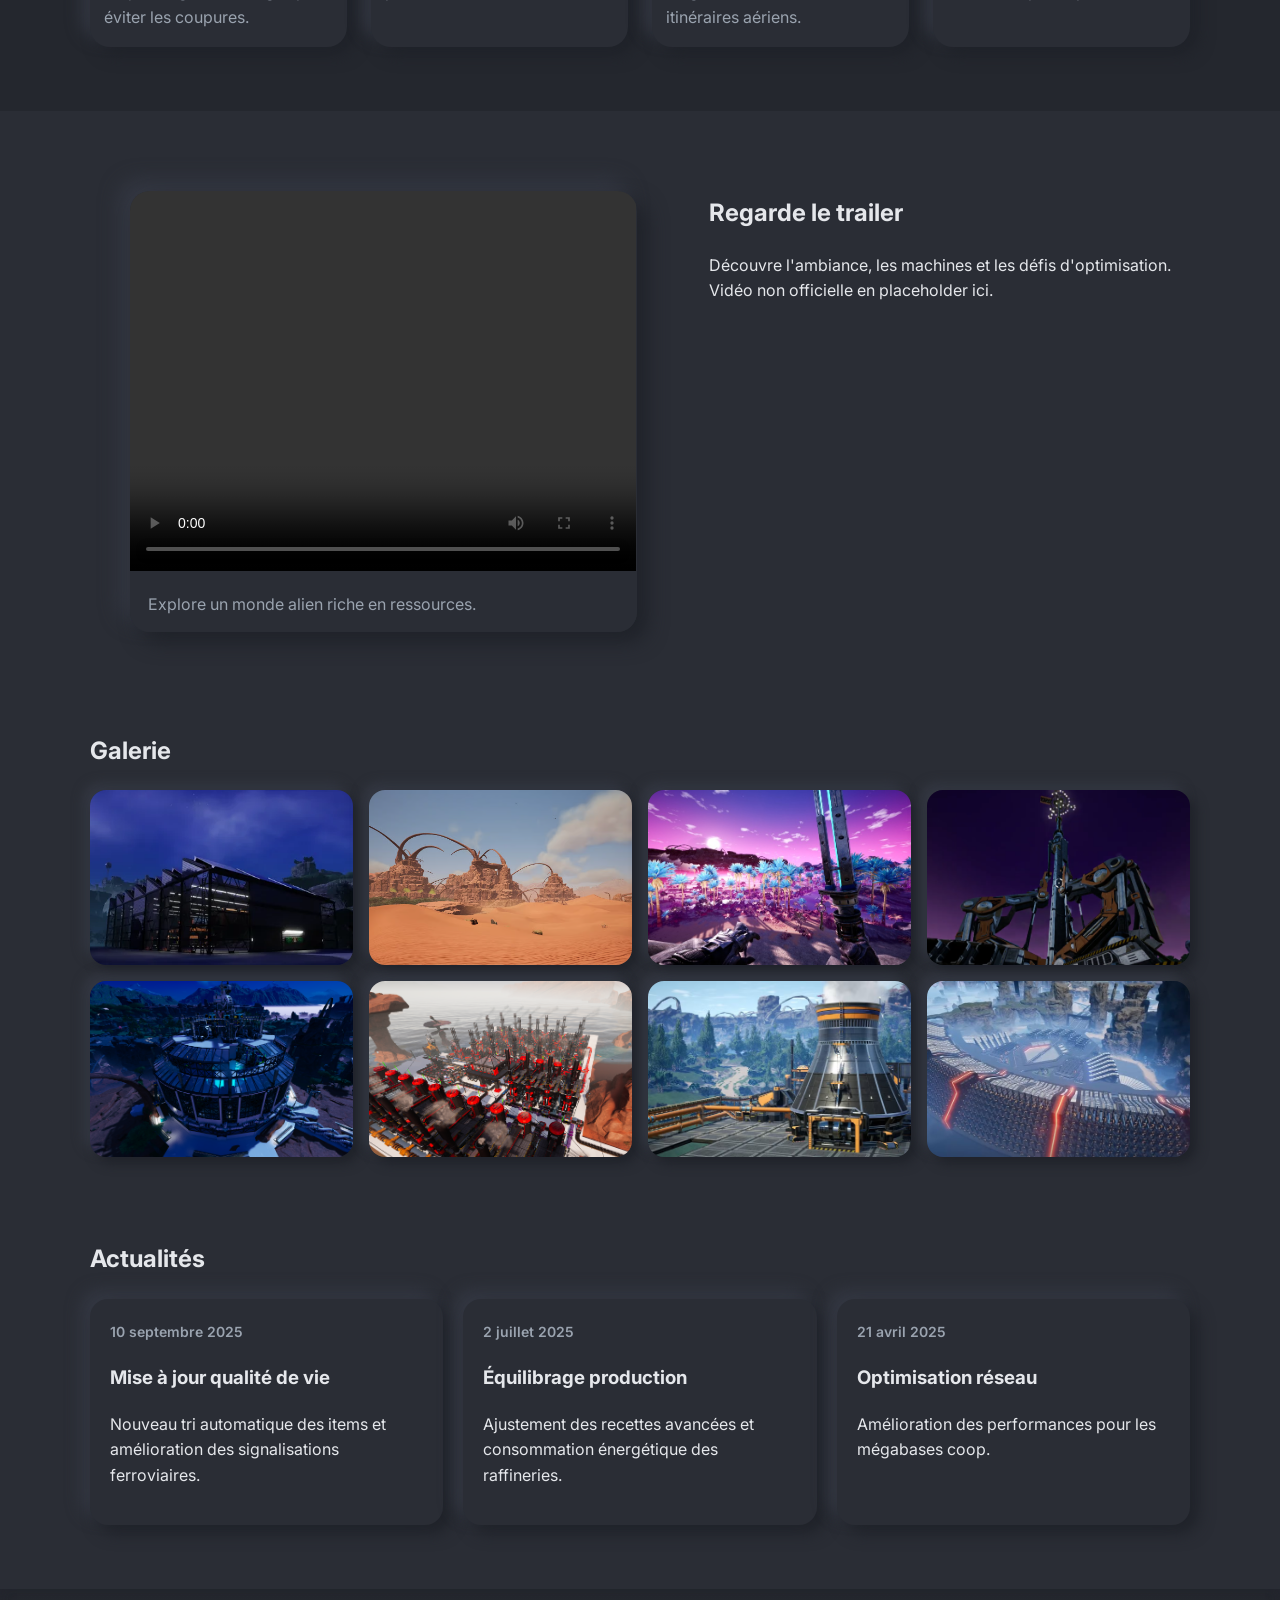
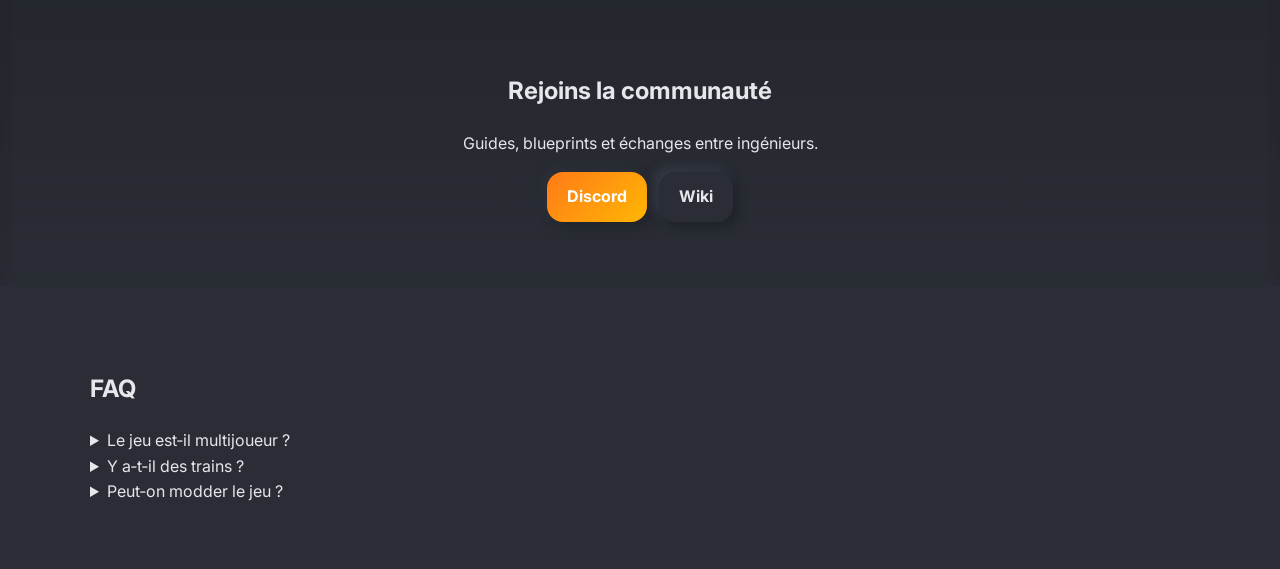
==== commit 413040d4: "test push 4 DARKMOD" ====
--- a/index.html
+++ b/index.html
@@ -1,103 +1,196 @@
-<!doctype html> <html lang="fr"> <head> <meta charset="utf-8" /> <meta name="viewport" content="width=device-width, initial-scale=1" /> <title>FactoryGamez — Univers d'automatisation et d'innovation</title> <meta name="description" content="FactoryGamez est la plateforme dédiée aux passionnés de jeux d'automatisation, d'ingénierie et de stratégie. Découvrez, apprenez et partagez." /> <link rel="preconnect" href="https://fonts.googleapis.com" /> <link rel="preconnect" href="https://fonts.gstatic.com" crossorigin /> <link href="https://fonts.googleapis.com/css2?family=Montserrat:wght@400;600;800&family=Inter:wght@400;600&display=swap" rel="stylesheet" /> <link rel="stylesheet" href="assets/css/styles.css" /> <link rel="icon" href="assets/images/index/logo.png" /> </head> <body> <header class="site-header"> <div class="wrap" style="display: flex; align-items: center; justify-content: space-between;"> <a class="logo" href="index.html" aria-label="Accueil FactoryGamez" style="display: inline-flex; align-items: center; gap: 0.5em;"> <img src="assets/images/index/logo.png" alt="Logo FactoryGamez" /> <span>FactoryGamez</span> </a>
+<!-- index.html -->
+<!doctype html>
+<html lang="fr">
 
-  
-    <!-- Menu burger sans JS -->
-    <input id="nav-toggle" type="checkbox" class="nav-toggle" aria-label="Ouvrir le menu" style="display: none;" />
-    <label for="nav-toggle" class="nav-toggle-label" aria-hidden="true" style="cursor: pointer; font-size: 1.5em; user-select: none;">☰</label>
-  
-    <nav class="main-nav" aria-label="Navigation principale" style="display: flex; gap: 1em;">
-      <a href="satisfactory.html" class="btn--primary">Satisfactory</a>
-      <a href="factorio.html" class="btn--primary">Factorio</a>
-      <a href="foundry.html" class="btn--primary">Foundry</a>
-    </nav>
-  </div>
-  
-  </header> <main id="contenu"> <!-- HERO --> <section class="hero" role="banner"> <picture> <img src="assets/images/index/Pixel-Sundays-Satisfactory-3.webp" alt="Innovation industrielle et technologie" /> </picture> <div class="hero__content wrap"> <h1>FactoryGamez : Le carrefour de l'innovation et de l'automatisation</h1> <p> Explorez un univers où la créativité rencontre la technologie. Que vous soyez ingénieur passionné, stratège ou joueur exigeant, FactoryGamez est votre plateforme pour découvrir les meilleures pratiques, astuces et inspirations pour les jeux d'automatisation. </p> <div class="hero__ctas"> <a class="btn btn--primary" href="#explore">En savoir plus</a> <a class="btn btn--ghost" href="#community">Rejoindre la communauté</a> </div> </div> <div class="hero__fade"></div> </section>
-  
-  
-  <!-- PRESENTATION -->
-  <section id="explore" class="section wrap grid-2">
-    <div>
-      <h2>Un espace d'échange et d'apprentissage</h2>
-      <p>
-        FactoryGamez propose un contenu varié incluant guides, tutoriels, actualités, et retours d'expérience pour perfectionner votre maîtrise des jeux d'ingénierie et d'automatisation.
-      </p>
-      <ul class="bullets">
-        <li>Contenu actualisé régulièrement</li>
-        <li>Communauté engagée et passionnée</li>
-        <li>Supports variés : articles, vidéos, forums</li>
-      </ul>
+<head>
+  <meta charset="utf-8" />
+  <meta name="viewport" content="width=device-width, initial-scale=1" />
+  <title>Satisfactory — Fansite étudiant</title>
+  <meta name="description" content="Fansite non officiel de Satisfactory pour un projet scolaire." />
+  <link rel="preconnect" href="https://fonts.googleapis.com">
+  <link rel="preconnect" href="https://fonts.gstatic.com" crossorigin>
+  <link
+    href="https://fonts.googleapis.com/css2?family=Montserrat:wght@400;600;800&family=Inter:wght@400;600&display=swap"
+    rel="stylesheet">
+  <link rel="stylesheet" href="./stylesD.css" />
+  <link rel="icon" href="./assets/logo.png" />
+</head>
+
+<body>
+  <header class="site-header">
+    <div class="wrap">
+      <a class="logo" href="./assets/logo.png" aria-label="Accueil Satisfactory Fansite">
+        <img src="./assets/logo.png" alt="Logo" />
+        <span>Satisfactory</span>
+      </a>
+
+
+      <nav class="main-nav" aria-label="Navigation principale">
+        <a href="#Satisfactory" class="btn--primary">Satisfactory</a>
+        <a href="#Factorio" class="btn--primary">Factorio</a>
+        <a href="#Foundry" class="btn--primary">Foundry</a>
+      </nav>
     </div>
-    <figure class="media-card">
-      <img src="assets/images/index/conveyor.png" alt="Exemple de chaîne automatisée" />
-      <figcaption>Optimisez vos productions avec des solutions concrètes.</figcaption>
-    </figure>
-  </section>
-  
-  <!-- FONCTIONNALITES -->
-  <section id="features" class="section section--alt">
-    <div class="wrap">
-      <h2>Nos points forts</h2>
-      <div class="features">
-        <article class="feature">
-          <img src="assets/images/index/power tower.jpg" alt="Gestion d'énergie" />
-          <h3>Stratégies énergétiques</h3>
-          <p>Maîtrisez l'approvisionnement et l’optimisation des réseaux énergétiques pour vos usines.</p>
+  </header>
+
+
+  <main id="contenu">
+    <!-- HERO -->
+    <section class="hero" role="banner">
+      <picture>
+        <img src="./assets/Pixel-Sundays-Satisfactory-3.webp" alt="Paysage industriel science‑fiction" />
+      </picture>
+      <div class="hero__content wrap">
+        <h1>Construis l'usine de tes rêves</h1>
+        <p>Contruisez, Explorez, Automatisez. Un monde ouvert à parcourir en solo ou en coop.</p>
+        <div class="hero__ctas">
+          <a class="btn btn--primary" href="#acheter">Acheter ↓</a>
+          <a class="btn btn--ghost" href="#trailer">Voir le trailer</a>
+        </div>
+        <ul class="storebadges" aria-label="Boutiques">
+          <li><a href="https://store.epicgames.com/fr/p/satisfactory" aria-label="Epic Games">Epic</a></li>
+          <li><a href="https://store.steampowered.com/app/526870/Satisfactory/" aria-label="Steam">Steam</a></li>
+        </ul>
+      </div>
+      <div class="hero__fade"></div>
+    </section>
+
+
+    <!-- LE JEU -->
+    <section id="jeu" class="section wrap grid-2">
+      <div>
+        <h2>Un sandbox d'ingénierie</h2>
+        <p>Récupère des ressources, recherche des technologies et déploie une logistique efficace. Conçois des lignes de
+          production modulaires grâce aux convoyeurs, trieurs et ascenseurs.</p>
+        <ul class="bullets">
+          <li>Carte immense avec biomes variés</li>
+          <li>Progression par paliers (tiers)</li>
+          <li>Puissance, sécurité et maintenance</li>
+        </ul>
+      </div>
+      <figure class="media-card">
+        <img src="./assets/conveyor.png" alt="Convoyeurs et machines" />
+        <figcaption>Chaînes automatisées et flux optimisés.</figcaption>
+      </figure>
+    </section>
+
+
+    <!-- FEATURES -->
+    <section id="features" class="section section--alt">
+      <div class="wrap">
+        <h2>Fonctionnalités clés</h2>
+        <div class="features">
+          <article class="feature">
+            <img src="./assets/power tower.jpg" alt="Réseau électrique" />
+            <h3>Réseau électrique</h3>
+            <p>Gère la production et l'équilibrage des charges pour éviter les coupures.</p>
+          </article>
+          <article class="feature">
+            <img src="./assets/trains.png" alt="Trains" />
+            <h3>Transport avancé</h3>
+            <p>Trains, camions et hypertubes pour relier tes sites miniers.</p>
+          </article>
+          <article class="feature">
+            <img src="./assets/drone port.png" alt="Drones" />
+            <h3>Logistique par drones</h3>
+            <p>Automatise les livraisons longue distance avec des itinéraires aériens.</p>
+          </article>
+          <article class="feature">
+            <img src="./assets/coop.webp" alt="Coop" />
+            <h3>Coop</h3>
+            <p>Joue en équipe, répartis les rôles, multiplie la production.</p>
+          </article>
+        </div>
+      </div>
+    </section>
+
+
+    <!-- TRAILER / MEDIA -->
+    <section id="trailer" class="section wrap grid-2">
+      <figure class="media-card">
+        <video width="506" height="380" controls>
+          <source src="./assets/trailer.mp4" type="video/mp4">
+          Your browser does not support the video tag.
+        </video>
+        <figcaption>Explore un monde alien riche en ressources.</figcaption>
+      </figure>
+      <div>
+        <h2>Regarde le trailer</h2>
+        <p>Découvre l'ambiance, les machines et les défis d'optimisation. Vidéo non officielle en placeholder ici.</p>
+      </div>
+    </section>
+
+
+    <!-- MEDIAS -->
+    <section class="medias" class="section section--alt">
+      <div class="wrap">
+        <h2>Galerie</h2>
+        <div class="gallery">
+          <img src="./assets/night base.png" alt="Usine de nuit" />
+          <img src="./assets/desert.avif" alt="Biome désert" />
+          <img src="./assets/Rocky-Desert-Biome-1.jpg" alt="Cascade alien" />
+          <img src="./assets/space elevator.webp" alt="Ascenseur spatial" />
+          <img src="./assets/factory2.png" alt="Assemblage" />
+          <img src="./assets/raffinerie.png" alt="Raffinerie" />
+          <img src="./assets/nuclearg-cropped.avif" alt="Centrale Nuke" />
+          <img src="./assets/power plant.jpg" alt="barrage " />
+        </div>
+      </div>
+    </section>
+
+
+    <!-- ACTUS -->
+    <section id="actu" class="section wrap">
+      <h2>Actualités</h2>
+      <div class="news">
+        <article class="news-item">
+          <time datetime="2025-09-10">10 septembre 2025</time>
+          <h3>Mise à jour qualité de vie</h3>
+          <p>Nouveau tri automatique des items et amélioration des signalisations ferroviaires.</p>
         </article>
-        <article class="feature">
-          <img src="assets/images/index/trains.png" alt="Logistique et transport" />
-          <h3>Transport et logistique</h3>
-          <p>Découvrez des méthodes avancées pour organiser le transport de ressources et maximiser l'efficacité.</p>
+        <article class="news-item">
+          <time datetime="2025-07-02">2 juillet 2025</time>
+          <h3>Équilibrage production</h3>
+          <p>Ajustement des recettes avancées et consommation énergétique des raffineries.</p>
         </article>
-        <article class="feature">
-          <img src="assets/images/index/drone port.png" alt="Livraison automatisée" />
-          <h3>Livraison intelligente</h3>
-          <p>Apprenez à automatiser les circuits de livraison même sur de longues distances grâce aux drones et autres moyens innovants.</p>
-        </article>
-        <article class="feature">
-          <img src="assets/images/index/coop.webp" alt="Jeu collaboratif" />
-          <h3>Collaborations dynamiques</h3>
-          <p>Partagez vos projets, collaborez et bâtissez des mégabases en équipe.</p>
+        <article class="news-item">
+          <time datetime="2025-04-21">21 avril 2025</time>
+          <h3>Optimisation réseau</h3>
+          <p>Amélioration des performances pour les mégabases coop.</p>
         </article>
       </div>
-    </div>
-  </section>
-  
-  <!-- COMMUNITY -->
-  <section id="community" class="section wrap grid-2">
-    <figure class="media-card">
-      <img src="assets/images/index/community.jpg" alt="Communauté FactoryGamez" />
-      <figcaption>Une communauté vivante et passionnée.</figcaption>
-    </figure>
-    <div>
-      <h2>Rejoignez nos passionnés</h2>
-      <p>
-        Engagez-vous dans les discussions, partagez vos bases, échangez avec des experts et accédez à des ressources exclusives.
-      </p>
-      <div class="hero__ctas">
-        <a class="btn btn--primary" href="https://discord.gg/satisfactory">Discord</a>
-        <a class="btn btn--ghost" href="https://satisfactory.wiki.gg">Wiki</a>
+    </section>
+
+
+    <!-- COMMUNAUTÉ / CTA -->
+    <section id="communaute" class="section section--cta">
+      <div class="wrap cta">
+        <h2>Rejoins la communauté</h2>
+        <p>Guides, blueprints et échanges entre ingénieurs.</p>
+        <div class="cta__actions">
+          <a class="btn btn--primary" href="https://discord.gg/satisfactory">Discord</a>
+          <a class="btn btn--ghost" href="https://satisfactory.wiki.gg">Wiki</a>
+        </div>
       </div>
-    </div>
-  </section>
-  
-  </main> <footer class="site-footer"> <div class="footer-container"> <div class="footer-brand"> <a href="index.html" class="footer-logo" aria-label="Accueil FactoryGamez"> <img src="assets/images/index/logo.png" alt="Logo FactoryGamez" /> <span>FactoryGamez</span> </a> <p>Fansite dédié aux passionnés d'automatisation et d'ingénierie, couvrant plusieurs univers de jeu.</p> </div>
-  
-  
-    <nav class="footer-nav" aria-label="Plan du site">
-      <ul>
-        <li><a href="index.html">Accueil</a></li>
-        <li><a href="satisfactory.html">Satisfactory</a></li>
-        <li><a href="factorio.html">Factorio</a></li>
-        <li><a href="foundry.html">Foundry</a></li>
-      </ul>
-    </nav>
-  
-    <div class="footer-social">
-      <a href="#" aria-label="Discord" class="social">Discord</a>
-      <a href="#" aria-label="Forum" class="social">Forum</a>
-    </div>
-  </div>
-  <p class="footer-copy">&copy; 2025 FactoryGamez. Tous droits réservés.</p>
-  
-  </footer> </body> </html>+    </section>
+
+
+    <!-- FAQ -->
+    <section id="faq" class="section wrap">
+      <h2>FAQ</h2>
+      <details>
+        <summary>Le jeu est‑il multijoueur ?</summary>
+        <p>Oui. Coop jusqu'à plusieurs joueurs sur le même monde.</p>
+      </details>
+      <details>
+        <summary>Y a‑t‑il des trains ?</summary>
+        <p>Oui. Réseau ferroviaire complet avec signaux et gares.</p>
+      </details>
+      <details>
+        <summary>Peut‑on modder le jeu ?</summary>
+        <p>Oui. La communauté fournit de nombreux mods et outils.</p>
+      </details>
+    </section>
+
+
+</html>
--- a/stylesD.css
+++ b/stylesD.css
@@ -0,0 +1,551 @@
+/* ---------- styles.css - Neumorphism Dark Version---------- */
+
+:root {
+    --bg: #2a2d35;
+    --bg-alt: #24272e;
+    --card: #2a2d35;
+    --text: #e5e7eb;
+    --muted: #9aa3af;
+    --primary: #ff7a18;
+    --primary-2: #ffb703;
+    --accent: #3366cc;
+    
+    /* Dark shadows */
+    --shadow-light: #353944;
+    --shadow-dark: #1f2229;
+}
+
+*, *::before, *::after {
+    box-sizing: border-box;
+}
+
+html,
+body {
+    scroll-behavior: smooth;
+    height: 100%
+}
+
+body {
+    margin: 0;
+    font-family: Inter, system-ui, -apple-system, Segoe UI, Roboto, Helvetica, Arial, "Apple Color Emoji", "Segoe UI Emoji";
+    color: var(--text);
+    background: var(--bg);
+    line-height: 1.6;
+}
+
+img {
+    max-width: 100%;
+    display: block;
+}
+
+.wrap {
+    width: min(1100px, 92%);
+    margin-inline: auto;
+}
+
+.section {
+    padding: 64px 0;
+}
+
+.section--alt {
+    background: var(--bg-alt);
+}
+
+.grid-2 {
+    display: grid;
+    grid-template-columns: 1fr;
+    gap: 32px;
+}
+
+@media (min-width: 450px) {
+    .grid-2 {
+        grid-template-columns: 1.1fr .9fr
+    }
+}
+
+
+/* Header */
+.site-header {
+    position: sticky;
+    top: 0;
+    z-index: 10;
+    background: rgba(42, 45, 53, 0.95);
+    backdrop-filter: blur(12px);
+    border-bottom: none;
+    box-shadow: 
+        0 4px 12px rgba(31, 34, 41, 0.6),
+        0 -2px 8px rgba(53, 57, 68, 0.3);
+}
+
+.site-header .wrap {
+    display: flex;
+    align-items: center;
+    justify-content: space-between;
+    padding: 12px 0;
+}
+
+.logo {
+    display: flex;
+    align-items: center;
+    gap: .6rem;
+    text-decoration: none;
+    color: var(--text);
+    font-weight: 800;
+    font-family: Montserrat, Inter, sans-serif;
+    letter-spacing: .5px;
+    padding: 8px 16px;
+    border-radius: 12px;
+    background: var(--bg);
+    box-shadow: 
+        6px 6px 12px var(--shadow-dark),
+        -6px -6px 12px var(--shadow-light);
+}
+
+.logo img {
+    width: 32px;
+    height: 32px;
+    border-radius: 50%;
+    box-shadow: 
+        3px 3px 6px var(--shadow-dark),
+        -3px -3px 6px var(--shadow-light);
+}
+
+
+.main-nav {
+    display: flex;
+    gap: 18px;
+    align-items: center;
+}
+
+.main-nav a {
+    color: var(--text);
+    text-decoration: none;
+    font-weight: 600;
+    padding: 10px 16px;
+    border-radius: 12px;
+    background: linear-gradient(135deg, var(--primary), var(--primary-2));
+    box-shadow: 
+        4px 4px 8px var(--shadow-dark),
+        -4px -4px 8px var(--shadow-light);
+    transition: all 0.3s ease;
+}
+
+.main-nav a:hover {
+    box-shadow: 
+        inset 3px 3px 6px var(--shadow-dark),
+        inset -3px -3px 6px var(--shadow-light);
+}
+
+.btn {
+    padding: 12px 20px;
+    border-radius: 16px;
+    font-weight: 700;
+    text-decoration: none;
+    border: none;
+    transition: all 0.3s ease;
+}
+
+.btn--primary {
+    background: linear-gradient(135deg, var(--primary), var(--primary-2));
+    color: #fff;
+    box-shadow: 
+        6px 6px 12px rgba(31, 34, 41, 0.6),
+        -4px -4px 10px rgba(53, 57, 68, 0.4),
+        inset 0 0 0 rgba(255, 255, 255, 0.1);
+}
+
+.btn--primary:hover {
+    box-shadow: 
+        4px 4px 8px rgba(31, 34, 41, 0.6),
+        -2px -2px 6px rgba(53, 57, 68, 0.4);
+}
+
+.btn--ghost {
+    background: var(--bg);
+    color: var(--text);
+    box-shadow: 
+        5px 5px 10px var(--shadow-dark),
+        -5px -5px 10px var(--shadow-light);
+}
+
+.btn--ghost:hover {
+    box-shadow: 
+        inset 3px 3px 6px var(--shadow-dark),
+        inset -3px -3px 6px var(--shadow-light);
+}
+
+
+/* Mobile nav (no JS) */
+.nav-toggle {
+    display: none
+}
+
+.nav-toggle-label {
+    display: none;
+    cursor: pointer;
+    font-size: 24px;
+    padding: 8px 12px;
+    border-radius: 12px;
+    background: var(--bg);
+    box-shadow: 
+        4px 4px 8px var(--shadow-dark),
+        -4px -4px 8px var(--shadow-light);
+}
+
+@media (max-width: 450px) {
+    .nav-toggle-label {
+        display: block
+    }
+
+    .main-nav {
+        position: fixed;
+        inset: 56px 0 auto 0;
+        background: var(--bg);
+        border-bottom: none;
+        box-shadow: 0 8px 16px rgba(31, 34, 41, 0.8);
+        padding: 12px 4%;
+        transform: translateY(-120%);
+        transition: transform .25s ease;
+        flex-wrap: wrap;
+        gap: 10px;
+    }
+
+    .nav-toggle:checked~.main-nav {
+        transform: translateY(0)
+    }
+}
+
+
+/* Hero */
+.hero {
+    position: relative;
+    min-height: 72vh;
+    display: grid;
+}
+
+.hero picture,
+.hero img {
+    position: absolute;
+    inset: 0;
+    width: 100%;
+    height: 100%;
+    object-fit: cover;
+    filter: brightness(0.7) contrast(1.1);
+}
+
+.hero__fade {
+    position: absolute;
+    inset: 0;
+    background: linear-gradient(180deg, rgba(42, 45, 53, 0.5), rgba(42, 45, 53, 0.95) 70%);
+}
+
+.hero__content {
+    position: relative;
+    z-index: 2;
+    padding-top: 18vh;
+    padding-bottom: 6vh;
+}
+
+.hero h1 {
+    font-family: Montserrat, Inter, sans-serif;
+    font-size: clamp(28px, 4.6vw, 64px);
+    line-height: 1.05;
+    margin: 0 0 10px;
+    text-shadow: 2px 2px 8px rgba(0, 0, 0, 0.5);
+}
+
+.hero p {
+    font-size: clamp(16px, 2.4vw, 20px);
+    color: var(--muted);
+    margin: 0 0 24px;
+}
+
+.hero__ctas {
+    display: flex;
+    gap: 12px;
+    margin-bottom: 14px
+}
+
+.storebadges {
+    display: flex;
+    gap: 8px;
+    list-style: none;
+    padding: 0;
+    margin: 10px 0 0
+}
+
+.storebadges a {
+    display: inline-block;
+    padding: 8px 14px;
+    background: var(--bg);
+    border: none;
+    border-radius: 12px;
+    font-weight: 700;
+    text-decoration: none;
+    color: var(--text);
+    box-shadow: 
+        4px 4px 8px var(--shadow-dark),
+        -4px -4px 8px var(--shadow-light);
+    transition: all 0.3s ease;
+}
+
+.storebadges a:hover {
+    box-shadow: 
+        inset 3px 3px 6px var(--shadow-dark),
+        inset -3px -3px 6px var(--shadow-light);
+}
+
+
+/* Elements communs */
+.bullets {
+    padding-left: 18px;
+    color: var(--muted);
+}
+
+.media-card {
+    background: var(--card);
+    border: none;
+    border-radius: 20px;
+    overflow: hidden;
+    box-shadow: 
+        10px 10px 20px var(--shadow-dark),
+        -10px -10px 20px var(--shadow-light);
+}
+
+.media-card figcaption {
+    padding: 14px 18px;
+    color: var(--muted);
+    background: var(--bg);
+}
+
+
+/* Features */
+.features {
+    display: grid;
+    grid-template-columns: repeat(auto-fit, minmax(220px, 1fr));
+    gap: 24px;
+    margin-top: 16px
+}
+
+.feature {
+    background: var(--card);
+    border: none;
+    border-radius: 20px;
+    overflow: hidden;
+    box-shadow: 
+        8px 8px 16px var(--shadow-dark),
+        -8px -8px 16px var(--shadow-light);
+    transition: all 0.3s ease;
+}
+
+.feature:hover {
+    box-shadow: 
+        12px 12px 24px var(--shadow-dark),
+        -12px -12px 24px var(--shadow-light);
+    transform: translateY(-2px);
+}
+
+.feature img {
+    aspect-ratio: 4/3;
+    width: 100%;
+    object-fit: cover
+}
+
+.feature h3 {
+    margin: 12px 14px 0;
+    font-family: Montserrat, Inter, sans-serif
+}
+
+.feature p {
+    margin: 6px 14px 16px;
+    color: var(--muted)
+}
+
+
+/* Galerie */
+.gallery {
+    display: grid;
+    grid-template-columns: repeat(auto-fit, minmax(220px, 1fr));
+    gap: 16px;
+}
+
+.gallery img {
+    border-radius: 16px;
+    border: none;
+    aspect-ratio: 3/2;
+    object-fit: cover;
+    box-shadow: 
+        6px 6px 12px var(--shadow-dark),
+        -6px -6px 12px var(--shadow-light);
+    transition: all 0.3s ease;
+}
+
+.gallery img:hover {
+    box-shadow: 
+        8px 8px 16px var(--shadow-dark),
+        -8px -8px 16px var(--shadow-light);
+    transform: scale(1.02);
+}
+
+/* News */
+.news {
+    display: grid;
+    grid-template-columns: repeat(auto-fit, minmax(260px, 1fr));
+    gap: 20px;
+}
+
+.news-item {
+    background: var(--card);
+    border: none;
+    border-radius: 18px;
+    padding: 20px;
+    box-shadow: 
+        8px 8px 16px var(--shadow-dark),
+        -8px -8px 16px var(--shadow-light);
+    transition: all 0.3s ease;
+}
+
+.news-item:hover {
+    box-shadow: 
+        6px 6px 12px var(--shadow-dark),
+        -6px -6px 12px var(--shadow-light);
+}
+
+.news-item time {
+    color: var(--muted);
+    font-size: 14px;
+    font-weight: 600;
+}
+
+
+/* CTA */
+.section--cta {
+    background: linear-gradient(180deg, #24272e 0%, #2a2d35 100%);
+    border-block: none;
+    box-shadow: 
+        inset 0 4px 12px rgba(31, 34, 41, 0.5),
+        inset 0 -4px 12px rgba(53, 57, 68, 0.2);
+}
+
+.cta {
+    text-align: center
+}
+
+.cta__actions {
+    display: flex;
+    gap: 12px;
+    justify-content: center;
+    margin-top: 12px
+}
+
+
+/* Signup */
+.signup {
+    display: grid;
+    gap: 10px
+}
+
+.signup__row {
+    display: flex;
+    gap: 8px;
+}
+
+.signup input {
+    flex: 1;
+    padding: 12px 16px;
+    border-radius: 14px;
+    border: none;
+    background: var(--bg);
+    color: var(--text);
+    box-shadow: 
+        inset 4px 4px 8px var(--shadow-dark),
+        inset -4px -4px 8px var(--shadow-light);
+    transition: all 0.3s ease;
+}
+
+.signup input:focus {
+    outline: none;
+    box-shadow: 
+        inset 5px 5px 10px var(--shadow-dark),
+        inset -5px -5px 10px var(--shadow-light);
+}
+
+.signup button {
+    white-space: nowrap
+}
+
+.legal {
+    color: var(--muted);
+    font-size: 14px
+}
+
+
+/* Footer */
+.site-footer {
+    border-top: none;
+    background: var(--bg-alt);
+    padding: 22px 0;
+    box-shadow: 
+        inset 0 4px 8px rgba(31, 34, 41, 0.4),
+        inset 0 -2px 4px rgba(53, 57, 68, 0.2);
+}
+
+.site-footer .wrap {
+    display: flex;
+    align-items: center;
+    justify-content: space-between;
+    gap: 16px;
+    flex-wrap: wrap
+}
+
+.site-footer a {
+    color: var(--muted);
+    text-decoration: none;
+    padding: 6px 12px;
+    border-radius: 10px;
+    transition: all 0.3s ease;
+}
+
+.site-footer a:hover {
+    color: var(--text);
+    box-shadow: 
+        3px 3px 6px var(--shadow-dark),
+        -3px -3px 6px var(--shadow-light);
+}
+
+
+/* Accessibilité */
+.sr-only {
+    position: absolute;
+    width: 1px;
+    height: 1px;
+    padding: 0;
+    margin: -1px;
+    overflow: hidden;
+    clip: rect(0, 0, 0, 0);
+    white-space: nowrap;
+    border: 0
+}
+
+.skip {
+    position: absolute;
+    left: -9999px;
+    top: auto;
+    width: 1px;
+    height: 1px;
+    overflow: hidden
+}
+
+.skip:focus {
+    left: 8px;
+    top: 8px;
+    width: auto;
+    height: auto;
+    background: var(--bg);
+    color: var(--text);
+    padding: 10px 14px;
+    border-radius: 12px;
+    box-shadow: 
+        6px 6px 12px var(--shadow-dark),
+        -6px -6px 12px var(--shadow-light);
+}
